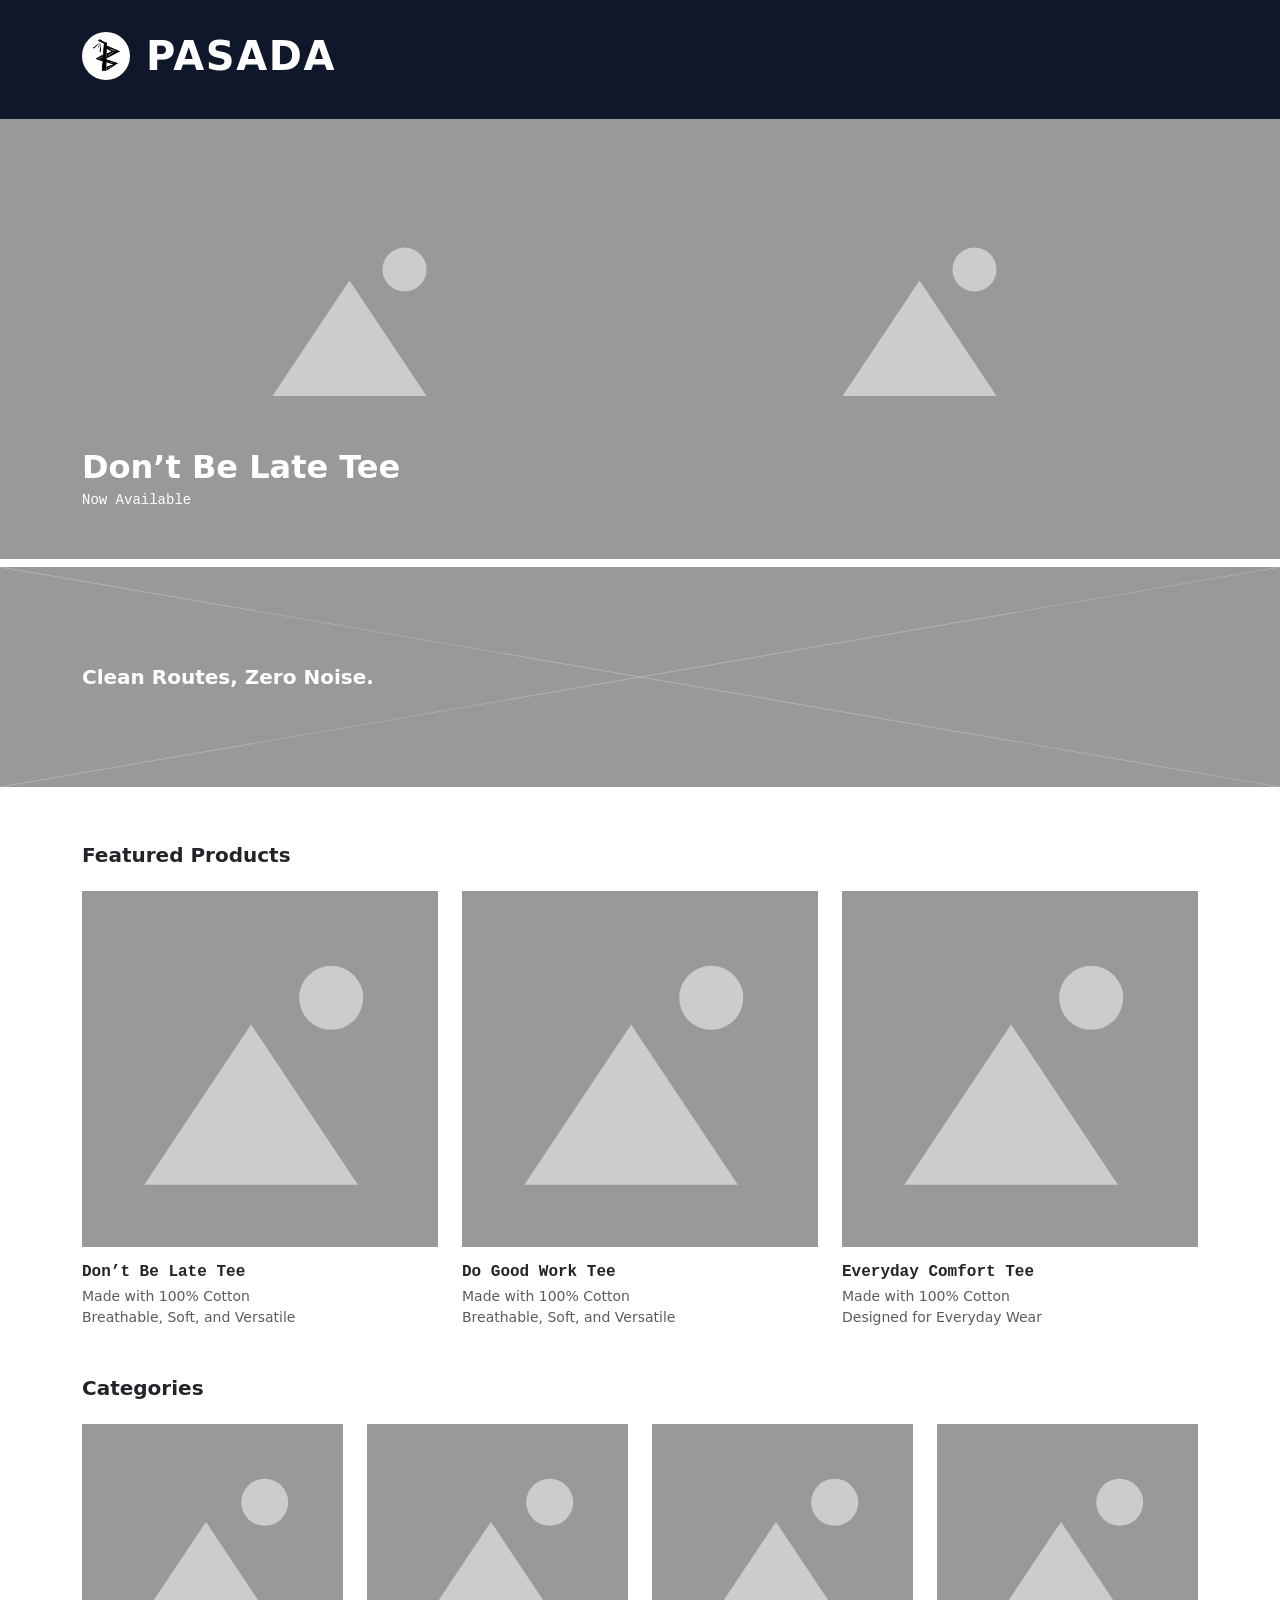
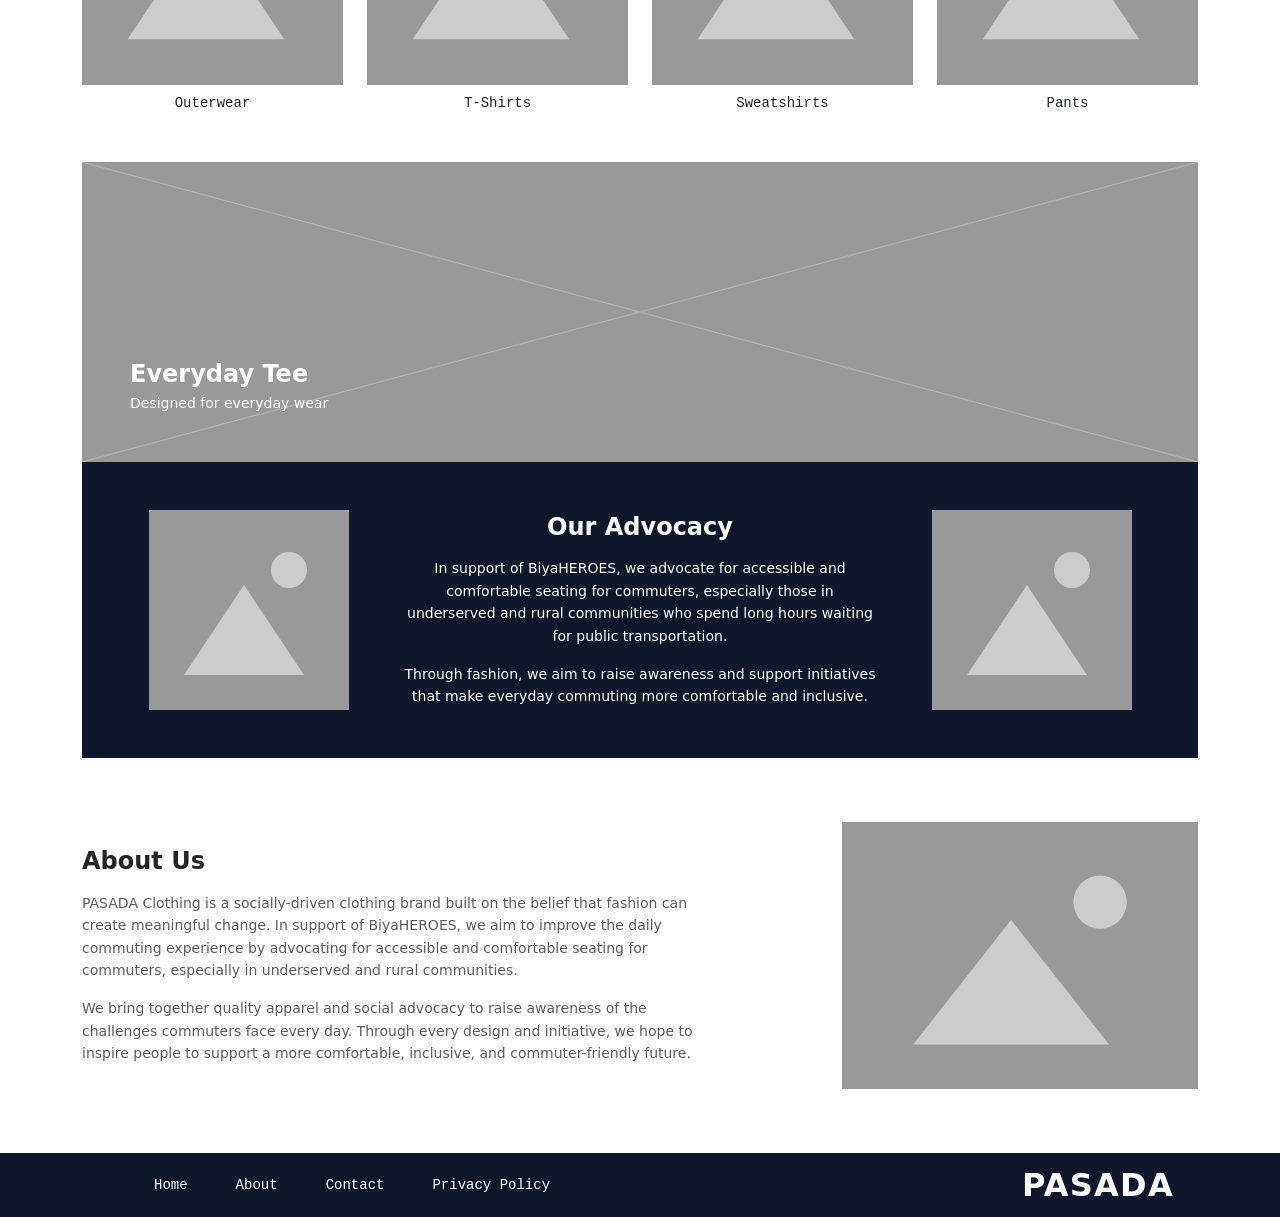
==== index.html @ f287aa17 "Modified background color to improve visibility Updated header background color for better contrast " ====
<!doctype html>
<html lang="en">

<head>
    <meta charset="UTF-8">
    <meta name="viewport"
          content="width=device-width, initial-scale=1.0">

    <title>Home | PASADA</title>

    <!-- Bootstrap CSS -->
    <link
        href="https://cdn.jsdelivr.net/npm/bootstrap@5.3.9/dist/css/bootstrap.min.css"
        rel="stylesheet">

    <!-- Bootstrap Icons -->
    <link
        rel="stylesheet"
        href="https://cdn.jsdelivr.net/npm/bootstrap-icons@1.13.1/font/bootstrap-icons.min.css">

    <!-- Custom CSS -->
    <link rel="stylesheet" href="css/style.css">

</head>

<body class="d-flex flex-column min-vh-100">

    <!-- HEADER -->
    <header id="site-header" class="py-3" style="background-color: #0F172A;">
        <div class="container">
            <a href="#" class="d-inline-flex align-items-center gap-3 text-decoration-none text-white">
               <!-- Brand Logo -->
                <img src="logo.png" alt="PASADA Logo" class="rounded-circle bg-white flex-shrink-0 p-1" style="width: 48px; height: 48px; object-fit: contain;">
                <!-- Brand Title -->
                <span class="fw-bold fs-1 lh-1" style="letter-spacing: 0.04em;">PASADA</span>
            </a>
        </div>
    </header>

    <!-- MAIN CONTENT -->
    <main class="flex-grow-1">

        <!-- HERO BANNER -->
        <section class="position-relative w-100" style="background-color: #999999; min-height: 440px;">
            <div class="container h-100 py-5 d-flex flex-column justify-content-between" style="min-height: 440px;">
                <!-- Split Hero Image Placeholders -->
                <div class="row g-4 align-items-center my-auto py-3">
                    <div class="col-6 d-flex justify-content-center">
                        <div style="width: 220px; height: 220px;">
                            <svg viewBox="0 0 200 200" class="w-100 h-100" xmlns="http://www.w3.org/2000/svg">
                                <circle cx="145" cy="55" r="20" fill="#cccccc"/>
                                <polygon points="25,170 95,65 165,170" fill="#cccccc"/>
                            </svg>
                        </div>
                    </div>
                    <div class="col-6 d-flex justify-content-center">
                        <div style="width: 220px; height: 220px;">
                            <svg viewBox="0 0 200 200" class="w-100 h-100" xmlns="http://www.w3.org/2000/svg">
                                <circle cx="145" cy="55" r="20" fill="#cccccc"/>
                                <polygon points="25,170 95,65 165,170" fill="#cccccc"/>
                            </svg>
                        </div>
                    </div>
                </div>

                <!-- Hero Caption -->
                <div class="text-white">
                    <h1 class="fw-bold fs-2 mb-1">Don’t Be Late Tee</h1>
                    <p class="font-monospace small mb-0">Now Available</p>
                </div>
            </div>
        </section>

        <!-- TAGLINE BANNER -->
        <section class="position-relative w-100 mt-2" style="background-color: #999999; min-height: 220px;">
            <!-- Wireframe Diagonal Lines -->
            <svg class="position-absolute top-0 start-0 w-100 h-100" preserveAspectRatio="none" viewBox="0 0 100 100" xmlns="http://www.w3.org/2000/svg">
                <line x1="0" y1="0" x2="100" y2="100" stroke="#b3b3b3" stroke-width="0.3"/>
                <line x1="100" y1="0" x2="0" y2="100" stroke="#b3b3b3" stroke-width="0.3"/>
            </svg>
            <div class="container position-relative d-flex align-items-center" style="min-height: 220px;">
                <h2 class="fw-bold text-white fs-5 mb-0">Clean Routes, Zero Noise.</h2>
            </div>
        </section>

<!-- FEATURED PRODUCTS -->
<section class="container my-5 pt-2">
    <h3 class="fw-bold fs-5 mb-4">Featured Products</h3>

    <div class="row g-4">
        <!-- Product 1: Don't Be Late Tee -->
        <div class="col-12 col-md-4">
            <a href="dont-be-late.html" class="text-decoration-none text-dark d-block recommended-item">
                <div class="ratio ratio-1x1 mb-3" style="background-color: #999999;">
                    <svg viewBox="0 0 200 200" class="w-100 h-100" xmlns="http://www.w3.org/2000/svg">
                        <rect width="200" height="200" fill="#999999"/>
                        <circle cx="140" cy="60" r="18" fill="#cccccc"/>
                        <polygon points="35,165 95,75 155,165" fill="#cccccc"/>
                    </svg>
                </div>
                <h4 class="fw-bold font-monospace fs-6 mb-1">Don’t Be Late Tee</h4>
                <p class="small text-muted mb-0">Made with 100% Cotton</p>
                <p class="small text-muted mb-0">Breathable, Soft, and Versatile</p>
            </a>
        </div>

        <!-- Product 2: Do Good Work Tee -->
        <div class="col-12 col-md-4">
            <a href="do-good-work.html" class="text-decoration-none text-dark d-block recommended-item">
                <div class="ratio ratio-1x1 mb-3" style="background-color: #999999;">
                    <svg viewBox="0 0 200 200" class="w-100 h-100" xmlns="http://www.w3.org/2000/svg">
                        <rect width="200" height="200" fill="#999999"/>
                        <circle cx="140" cy="60" r="18" fill="#cccccc"/>
                        <polygon points="35,165 95,75 155,165" fill="#cccccc"/>
                    </svg>
                </div>
                <h4 class="fw-bold font-monospace fs-6 mb-1">Do Good Work Tee</h4>
                <p class="small text-muted mb-0">Made with 100% Cotton</p>
                <p class="small text-muted mb-0">Breathable, Soft, and Versatile</p>
            </a>
        </div>

        <!-- Product 3: Everyday Comfort Tee -->
        <div class="col-12 col-md-4">
            <a href="everyday-comfort.html" class="text-decoration-none text-dark d-block recommended-item">
                <div class="ratio ratio-1x1 mb-3" style="background-color: #999999;">
                    <svg viewBox="0 0 200 200" class="w-100 h-100" xmlns="http://www.w3.org/2000/svg">
                        <rect width="200" height="200" fill="#999999"/>
                        <circle cx="140" cy="60" r="18" fill="#cccccc"/>
                        <polygon points="35,165 95,75 155,165" fill="#cccccc"/>
                    </svg>
                </div>
                <h4 class="fw-bold font-monospace fs-6 mb-1">Everyday Comfort Tee</h4>
                <p class="small text-muted mb-0">Made with 100% Cotton</p>
                <p class="small text-muted mb-0">Designed for Everyday Wear</p>
            </a>
        </div>
    </div>
</section>

        <!-- CATEGORIES -->
        <section class="container my-5">
            <h3 class="fw-bold fs-5 mb-4">Categories</h3>

            <div class="row g-4 text-center">
                <!-- Category 1 -->
                <div class="col-6 col-md-3">
                    <a href="#" class="text-decoration-none text-dark d-block">
                        <div class="ratio ratio-1x1 mb-2 mx-auto" style="background-color: #999999;">
                            <svg viewBox="0 0 200 200" class="w-100 h-100" xmlns="http://www.w3.org/2000/svg">
                                <rect width="200" height="200" fill="#999999"/>
                                <circle cx="140" cy="60" r="18" fill="#cccccc"/>
                                <polygon points="35,165 95,75 155,165" fill="#cccccc"/>
                            </svg>
                        </div>
                        <p class="font-monospace small mb-0">Outerwear</p>
                    </a>
                </div>

                <!-- Category 2 -->
                <div class="col-6 col-md-3">
                    <a href="#" class="text-decoration-none text-dark d-block">
                        <div class="ratio ratio-1x1 mb-2 mx-auto" style="background-color: #999999;">
                            <svg viewBox="0 0 200 200" class="w-100 h-100" xmlns="http://www.w3.org/2000/svg">
                                <rect width="200" height="200" fill="#999999"/>
                                <circle cx="140" cy="60" r="18" fill="#cccccc"/>
                                <polygon points="35,165 95,75 155,165" fill="#cccccc"/>
                            </svg>
                        </div>
                        <p class="font-monospace small mb-0">T-Shirts</p>
                    </a>
                </div>

                <!-- Category 3 -->
                <div class="col-6 col-md-3">
                    <a href="#" class="text-decoration-none text-dark d-block">
                        <div class="ratio ratio-1x1 mb-2 mx-auto" style="background-color: #999999;">
                            <svg viewBox="0 0 200 200" class="w-100 h-100" xmlns="http://www.w3.org/2000/svg">
                                <rect width="200" height="200" fill="#999999"/>
                                <circle cx="140" cy="60" r="18" fill="#cccccc"/>
                                <polygon points="35,165 95,75 155,165" fill="#cccccc"/>
                            </svg>
                        </div>
                        <p class="font-monospace small mb-0">Sweatshirts</p>
                    </a>
                </div>

                <!-- Category 4 -->
                <div class="col-6 col-md-3">
                    <a href="#" class="text-decoration-none text-dark d-block">
                        <div class="ratio ratio-1x1 mb-2 mx-auto" style="background-color: #999999;">
                            <svg viewBox="0 0 200 200" class="w-100 h-100" xmlns="http://www.w3.org/2000/svg">
                                <rect width="200" height="200" fill="#999999"/>
                                <circle cx="140" cy="60" r="18" fill="#cccccc"/>
                                <polygon points="35,165 95,75 155,165" fill="#cccccc"/>
                            </svg>
                        </div>
                        <p class="font-monospace small mb-0">Pants</p>
                    </a>
                </div>
            </div>
        </section>

        <!-- PROMOTIONAL BANNER & OUR ADVOCACY -->
        <section class="container my-5">
            <!-- Everyday Tee Banner -->
            <div class="position-relative p-4 p-md-5 d-flex flex-column justify-content-end" style="background-color: #999999; min-height: 300px;">
                <svg class="position-absolute top-0 start-0 w-100 h-100" preserveAspectRatio="none" viewBox="0 0 100 100" xmlns="http://www.w3.org/2000/svg">
                    <line x1="0" y1="0" x2="100" y2="100" stroke="#b3b3b3" stroke-width="0.3"/>
                    <line x1="100" y1="0" x2="0" y2="100" stroke="#b3b3b3" stroke-width="0.3"/>
                </svg>
                <div class="position-relative text-white">
                    <h3 class="fw-bold fs-4 mb-1">Everyday Tee</h3>
                    <p class="small mb-0">Designed for everyday wear</p>
                </div>
            </div>

            <!-- Our Advocacy Block -->
            <div class="p-4 p-md-5 text-white" style="background-color: #0F172A;">
                <div class="row g-4 align-items-center">
                    <!-- Left Image -->
                    <div class="col-12 col-md-3">
                        <div class="ratio ratio-1x1 mx-auto" style="max-width: 200px; background-color: #999999;">
                            <svg viewBox="0 0 200 200" class="w-100 h-100" xmlns="http://www.w3.org/2000/svg">
                                <rect width="200" height="200" fill="#999999"/>
                                <circle cx="140" cy="60" r="18" fill="#cccccc"/>
                                <polygon points="35,165 95,75 155,165" fill="#cccccc"/>
                            </svg>
                        </div>
                    </div>

                    <!-- Center Text -->
                    <div class="col-12 col-md-6 text-center px-md-4">
                        <h3 class="fw-bold fs-4 mb-3">Our Advocacy</h3>
                        <p class="small mb-3" style="line-height: 1.6;">
                            In support of BiyaHEROES, we advocate for accessible and comfortable seating for commuters, especially those in underserved and rural communities who spend long hours waiting for public transportation.
                        </p>
                        <p class="small mb-0" style="line-height: 1.6;">
                            Through fashion, we aim to raise awareness and support initiatives that make everyday commuting more comfortable and inclusive.
                        </p>
                    </div>

                    <!-- Right Image -->
                    <div class="col-12 col-md-3">
                        <div class="ratio ratio-1x1 mx-auto" style="max-width: 200px; background-color: #999999;">
                            <svg viewBox="0 0 200 200" class="w-100 h-100" xmlns="http://www.w3.org/2000/svg">
                                <rect width="200" height="200" fill="#999999"/>
                                <circle cx="140" cy="60" r="18" fill="#cccccc"/>
                                <polygon points="35,165 95,75 155,165" fill="#cccccc"/>
                            </svg>
                        </div>
                    </div>
                </div>
            </div>
        </section>

        <!-- ABOUT US -->
        <section class="container my-5 py-3">
            <div class="row g-4 align-items-center justify-content-between">
                <div class="col-12 col-md-7">
                    <h3 class="fw-bold fs-4 mb-3">About Us</h3>
                    <p class="small text-muted mb-3" style="line-height: 1.6;">
                        PASADA Clothing is a socially-driven clothing brand built on the belief that fashion can create meaningful change. In support of BiyaHEROES, we aim to improve the daily commuting experience by advocating for accessible and comfortable seating for commuters, especially in underserved and rural communities.
                    </p>
                    <p class="small text-muted mb-0" style="line-height: 1.6;">
                        We bring together quality apparel and social advocacy to raise awareness of the challenges commuters face every day. Through every design and initiative, we hope to inspire people to support a more comfortable, inclusive, and commuter-friendly future.
                    </p>
                </div>
                <div class="col-12 col-md-4">
                    <div class="ratio ratio-4x3" style="background-color: #999999;">
                        <svg viewBox="0 0 200 150" class="w-100 h-100" xmlns="http://www.w3.org/2000/svg">
                            <rect width="200" height="150" fill="#999999"/>
                            <circle cx="145" cy="45" r="15" fill="#cccccc"/>
                            <polygon points="40,125 95,55 150,125" fill="#cccccc"/>
                        </svg>
                    </div>
                </div>
            </div>
        </section>

    </main>


    <!-- FOOTER -->
     <div id="site-footer" data-include="footer.html"></div>


    <!-- Bootstrap JavaScript -->
    <script
        src="https://cdn.jsdelivr.net/npm/bootstrap@5.3.9/dist/js/bootstrap.bundle.min.js">
    </script>

    <!-- Shared Components JavaScript -->
    <script src="components.js"></script>

</body>
</html>
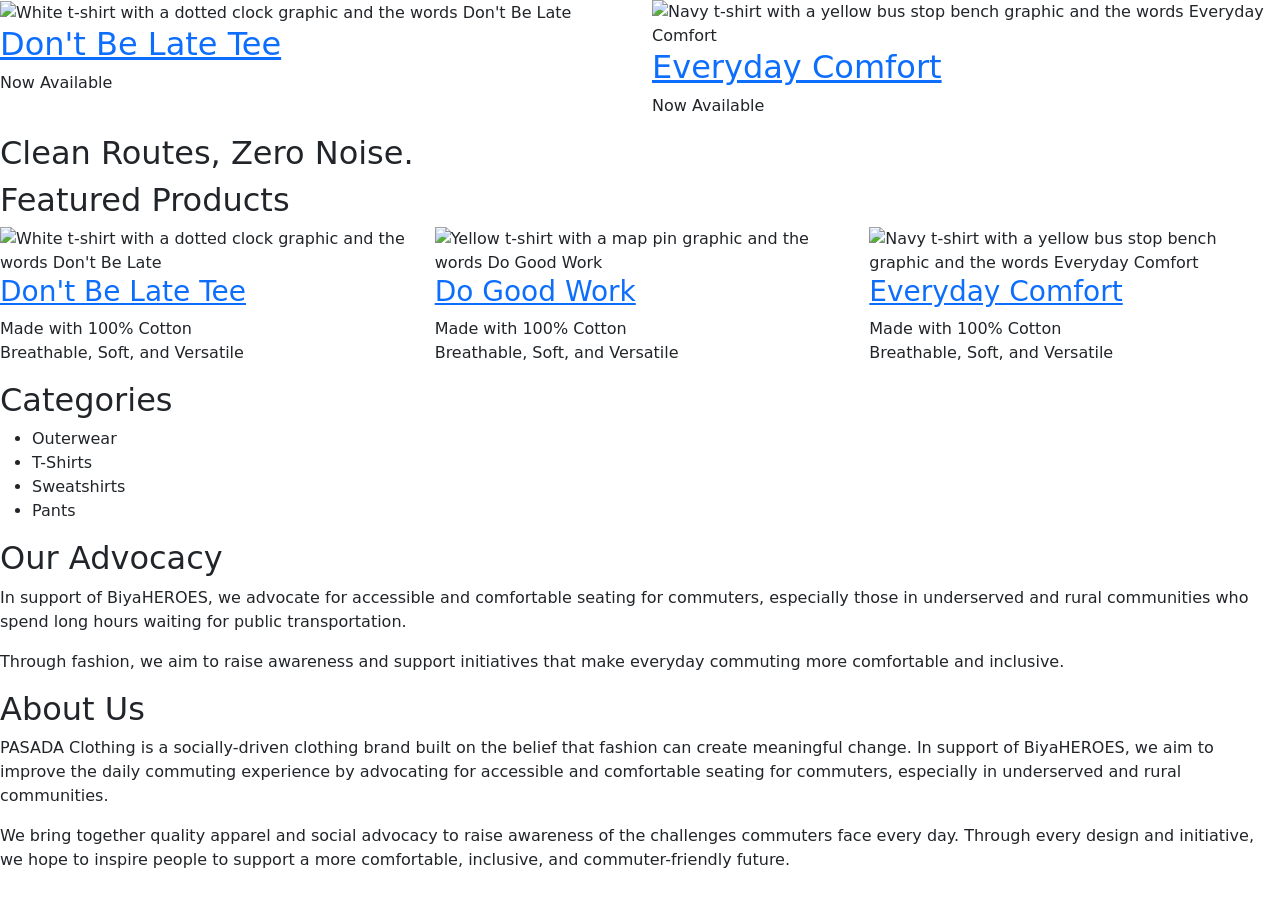
==== commit fa2baeda: "Add files via upload" ====
--- a/index.html
+++ b/index.html
@@ -1,297 +1,95 @@
-<!doctype html>
-<html lang="en">
-
-<head>
-    <meta charset="UTF-8">
-    <meta name="viewport"
-          content="width=device-width, initial-scale=1.0">
-
-    <title>Home | PASADA</title>
-
-    <!-- Bootstrap CSS -->
-    <link
-        href="https://cdn.jsdelivr.net/npm/bootstrap@5.3.9/dist/css/bootstrap.min.css"
-        rel="stylesheet">
-
-    <!-- Bootstrap Icons -->
-    <link
-        rel="stylesheet"
-        href="https://cdn.jsdelivr.net/npm/bootstrap-icons@1.13.1/font/bootstrap-icons.min.css">
-
-    <!-- Custom CSS -->
-    <link rel="stylesheet" href="css/style.css">
-
-</head>
-
-<body class="d-flex flex-column min-vh-100">
-
-    <!-- HEADER -->
-    <header id="site-header" class="py-3" style="background-color: #0F172A;">
-        <div class="container">
-            <a href="#" class="d-inline-flex align-items-center gap-3 text-decoration-none text-white">
-               <!-- Brand Logo -->
-                <img src="logo.png" alt="PASADA Logo" class="rounded-circle bg-white flex-shrink-0 p-1" style="width: 48px; height: 48px; object-fit: contain;">
-                <!-- Brand Title -->
-                <span class="fw-bold fs-1 lh-1" style="letter-spacing: 0.04em;">PASADA</span>
-            </a>
-        </div>
-    </header>
-
-    <!-- MAIN CONTENT -->
-    <main class="flex-grow-1">
-
-        <!-- HERO BANNER -->
-        <section class="position-relative w-100" style="background-color: #999999; min-height: 440px;">
-            <div class="container h-100 py-5 d-flex flex-column justify-content-between" style="min-height: 440px;">
-                <!-- Split Hero Image Placeholders -->
-                <div class="row g-4 align-items-center my-auto py-3">
-                    <div class="col-6 d-flex justify-content-center">
-                        <div style="width: 220px; height: 220px;">
-                            <svg viewBox="0 0 200 200" class="w-100 h-100" xmlns="http://www.w3.org/2000/svg">
-                                <circle cx="145" cy="55" r="20" fill="#cccccc"/>
-                                <polygon points="25,170 95,65 165,170" fill="#cccccc"/>
-                            </svg>
-                        </div>
-                    </div>
-                    <div class="col-6 d-flex justify-content-center">
-                        <div style="width: 220px; height: 220px;">
-                            <svg viewBox="0 0 200 200" class="w-100 h-100" xmlns="http://www.w3.org/2000/svg">
-                                <circle cx="145" cy="55" r="20" fill="#cccccc"/>
-                                <polygon points="25,170 95,65 165,170" fill="#cccccc"/>
-                            </svg>
-                        </div>
-                    </div>
-                </div>
-
-                <!-- Hero Caption -->
-                <div class="text-white">
-                    <h1 class="fw-bold fs-2 mb-1">Don’t Be Late Tee</h1>
-                    <p class="font-monospace small mb-0">Now Available</p>
-                </div>
-            </div>
-        </section>
-
-        <!-- TAGLINE BANNER -->
-        <section class="position-relative w-100 mt-2" style="background-color: #999999; min-height: 220px;">
-            <!-- Wireframe Diagonal Lines -->
-            <svg class="position-absolute top-0 start-0 w-100 h-100" preserveAspectRatio="none" viewBox="0 0 100 100" xmlns="http://www.w3.org/2000/svg">
-                <line x1="0" y1="0" x2="100" y2="100" stroke="#b3b3b3" stroke-width="0.3"/>
-                <line x1="100" y1="0" x2="0" y2="100" stroke="#b3b3b3" stroke-width="0.3"/>
-            </svg>
-            <div class="container position-relative d-flex align-items-center" style="min-height: 220px;">
-                <h2 class="fw-bold text-white fs-5 mb-0">Clean Routes, Zero Noise.</h2>
-            </div>
-        </section>
-
-<!-- FEATURED PRODUCTS -->
-<section class="container my-5 pt-2">
-    <h3 class="fw-bold fs-5 mb-4">Featured Products</h3>
-
-    <div class="row g-4">
-        <!-- Product 1: Don't Be Late Tee -->
-        <div class="col-12 col-md-4">
-            <a href="dont-be-late.html" class="text-decoration-none text-dark d-block recommended-item">
-                <div class="ratio ratio-1x1 mb-3" style="background-color: #999999;">
-                    <svg viewBox="0 0 200 200" class="w-100 h-100" xmlns="http://www.w3.org/2000/svg">
-                        <rect width="200" height="200" fill="#999999"/>
-                        <circle cx="140" cy="60" r="18" fill="#cccccc"/>
-                        <polygon points="35,165 95,75 155,165" fill="#cccccc"/>
-                    </svg>
-                </div>
-                <h4 class="fw-bold font-monospace fs-6 mb-1">Don’t Be Late Tee</h4>
-                <p class="small text-muted mb-0">Made with 100% Cotton</p>
-                <p class="small text-muted mb-0">Breathable, Soft, and Versatile</p>
-            </a>
-        </div>
-
-        <!-- Product 2: Do Good Work Tee -->
-        <div class="col-12 col-md-4">
-            <a href="do-good-work.html" class="text-decoration-none text-dark d-block recommended-item">
-                <div class="ratio ratio-1x1 mb-3" style="background-color: #999999;">
-                    <svg viewBox="0 0 200 200" class="w-100 h-100" xmlns="http://www.w3.org/2000/svg">
-                        <rect width="200" height="200" fill="#999999"/>
-                        <circle cx="140" cy="60" r="18" fill="#cccccc"/>
-                        <polygon points="35,165 95,75 155,165" fill="#cccccc"/>
-                    </svg>
-                </div>
-                <h4 class="fw-bold font-monospace fs-6 mb-1">Do Good Work Tee</h4>
-                <p class="small text-muted mb-0">Made with 100% Cotton</p>
-                <p class="small text-muted mb-0">Breathable, Soft, and Versatile</p>
-            </a>
-        </div>
-
-        <!-- Product 3: Everyday Comfort Tee -->
-        <div class="col-12 col-md-4">
-            <a href="everyday-comfort.html" class="text-decoration-none text-dark d-block recommended-item">
-                <div class="ratio ratio-1x1 mb-3" style="background-color: #999999;">
-                    <svg viewBox="0 0 200 200" class="w-100 h-100" xmlns="http://www.w3.org/2000/svg">
-                        <rect width="200" height="200" fill="#999999"/>
-                        <circle cx="140" cy="60" r="18" fill="#cccccc"/>
-                        <polygon points="35,165 95,75 155,165" fill="#cccccc"/>
-                    </svg>
-                </div>
-                <h4 class="fw-bold font-monospace fs-6 mb-1">Everyday Comfort Tee</h4>
-                <p class="small text-muted mb-0">Made with 100% Cotton</p>
-                <p class="small text-muted mb-0">Designed for Everyday Wear</p>
-            </a>
-        </div>
-    </div>
-</section>
-
-        <!-- CATEGORIES -->
-        <section class="container my-5">
-            <h3 class="fw-bold fs-5 mb-4">Categories</h3>
-
-            <div class="row g-4 text-center">
-                <!-- Category 1 -->
-                <div class="col-6 col-md-3">
-                    <a href="#" class="text-decoration-none text-dark d-block">
-                        <div class="ratio ratio-1x1 mb-2 mx-auto" style="background-color: #999999;">
-                            <svg viewBox="0 0 200 200" class="w-100 h-100" xmlns="http://www.w3.org/2000/svg">
-                                <rect width="200" height="200" fill="#999999"/>
-                                <circle cx="140" cy="60" r="18" fill="#cccccc"/>
-                                <polygon points="35,165 95,75 155,165" fill="#cccccc"/>
-                            </svg>
-                        </div>
-                        <p class="font-monospace small mb-0">Outerwear</p>
-                    </a>
-                </div>
-
-                <!-- Category 2 -->
-                <div class="col-6 col-md-3">
-                    <a href="#" class="text-decoration-none text-dark d-block">
-                        <div class="ratio ratio-1x1 mb-2 mx-auto" style="background-color: #999999;">
-                            <svg viewBox="0 0 200 200" class="w-100 h-100" xmlns="http://www.w3.org/2000/svg">
-                                <rect width="200" height="200" fill="#999999"/>
-                                <circle cx="140" cy="60" r="18" fill="#cccccc"/>
-                                <polygon points="35,165 95,75 155,165" fill="#cccccc"/>
-                            </svg>
-                        </div>
-                        <p class="font-monospace small mb-0">T-Shirts</p>
-                    </a>
-                </div>
-
-                <!-- Category 3 -->
-                <div class="col-6 col-md-3">
-                    <a href="#" class="text-decoration-none text-dark d-block">
-                        <div class="ratio ratio-1x1 mb-2 mx-auto" style="background-color: #999999;">
-                            <svg viewBox="0 0 200 200" class="w-100 h-100" xmlns="http://www.w3.org/2000/svg">
-                                <rect width="200" height="200" fill="#999999"/>
-                                <circle cx="140" cy="60" r="18" fill="#cccccc"/>
-                                <polygon points="35,165 95,75 155,165" fill="#cccccc"/>
-                            </svg>
-                        </div>
-                        <p class="font-monospace small mb-0">Sweatshirts</p>
-                    </a>
-                </div>
-
-                <!-- Category 4 -->
-                <div class="col-6 col-md-3">
-                    <a href="#" class="text-decoration-none text-dark d-block">
-                        <div class="ratio ratio-1x1 mb-2 mx-auto" style="background-color: #999999;">
-                            <svg viewBox="0 0 200 200" class="w-100 h-100" xmlns="http://www.w3.org/2000/svg">
-                                <rect width="200" height="200" fill="#999999"/>
-                                <circle cx="140" cy="60" r="18" fill="#cccccc"/>
-                                <polygon points="35,165 95,75 155,165" fill="#cccccc"/>
-                            </svg>
-                        </div>
-                        <p class="font-monospace small mb-0">Pants</p>
-                    </a>
-                </div>
-            </div>
-        </section>
-
-        <!-- PROMOTIONAL BANNER & OUR ADVOCACY -->
-        <section class="container my-5">
-            <!-- Everyday Tee Banner -->
-            <div class="position-relative p-4 p-md-5 d-flex flex-column justify-content-end" style="background-color: #999999; min-height: 300px;">
-                <svg class="position-absolute top-0 start-0 w-100 h-100" preserveAspectRatio="none" viewBox="0 0 100 100" xmlns="http://www.w3.org/2000/svg">
-                    <line x1="0" y1="0" x2="100" y2="100" stroke="#b3b3b3" stroke-width="0.3"/>
-                    <line x1="100" y1="0" x2="0" y2="100" stroke="#b3b3b3" stroke-width="0.3"/>
-                </svg>
-                <div class="position-relative text-white">
-                    <h3 class="fw-bold fs-4 mb-1">Everyday Tee</h3>
-                    <p class="small mb-0">Designed for everyday wear</p>
-                </div>
-            </div>
-
-            <!-- Our Advocacy Block -->
-            <div class="p-4 p-md-5 text-white" style="background-color: #0F172A;">
-                <div class="row g-4 align-items-center">
-                    <!-- Left Image -->
-                    <div class="col-12 col-md-3">
-                        <div class="ratio ratio-1x1 mx-auto" style="max-width: 200px; background-color: #999999;">
-                            <svg viewBox="0 0 200 200" class="w-100 h-100" xmlns="http://www.w3.org/2000/svg">
-                                <rect width="200" height="200" fill="#999999"/>
-                                <circle cx="140" cy="60" r="18" fill="#cccccc"/>
-                                <polygon points="35,165 95,75 155,165" fill="#cccccc"/>
-                            </svg>
-                        </div>
-                    </div>
-
-                    <!-- Center Text -->
-                    <div class="col-12 col-md-6 text-center px-md-4">
-                        <h3 class="fw-bold fs-4 mb-3">Our Advocacy</h3>
-                        <p class="small mb-3" style="line-height: 1.6;">
-                            In support of BiyaHEROES, we advocate for accessible and comfortable seating for commuters, especially those in underserved and rural communities who spend long hours waiting for public transportation.
-                        </p>
-                        <p class="small mb-0" style="line-height: 1.6;">
-                            Through fashion, we aim to raise awareness and support initiatives that make everyday commuting more comfortable and inclusive.
-                        </p>
-                    </div>
-
-                    <!-- Right Image -->
-                    <div class="col-12 col-md-3">
-                        <div class="ratio ratio-1x1 mx-auto" style="max-width: 200px; background-color: #999999;">
-                            <svg viewBox="0 0 200 200" class="w-100 h-100" xmlns="http://www.w3.org/2000/svg">
-                                <rect width="200" height="200" fill="#999999"/>
-                                <circle cx="140" cy="60" r="18" fill="#cccccc"/>
-                                <polygon points="35,165 95,75 155,165" fill="#cccccc"/>
-                            </svg>
-                        </div>
-                    </div>
-                </div>
-            </div>
-        </section>
-
-        <!-- ABOUT US -->
-        <section class="container my-5 py-3">
-            <div class="row g-4 align-items-center justify-content-between">
-                <div class="col-12 col-md-7">
-                    <h3 class="fw-bold fs-4 mb-3">About Us</h3>
-                    <p class="small text-muted mb-3" style="line-height: 1.6;">
-                        PASADA Clothing is a socially-driven clothing brand built on the belief that fashion can create meaningful change. In support of BiyaHEROES, we aim to improve the daily commuting experience by advocating for accessible and comfortable seating for commuters, especially in underserved and rural communities.
-                    </p>
-                    <p class="small text-muted mb-0" style="line-height: 1.6;">
-                        We bring together quality apparel and social advocacy to raise awareness of the challenges commuters face every day. Through every design and initiative, we hope to inspire people to support a more comfortable, inclusive, and commuter-friendly future.
-                    </p>
-                </div>
-                <div class="col-12 col-md-4">
-                    <div class="ratio ratio-4x3" style="background-color: #999999;">
-                        <svg viewBox="0 0 200 150" class="w-100 h-100" xmlns="http://www.w3.org/2000/svg">
-                            <rect width="200" height="150" fill="#999999"/>
-                            <circle cx="145" cy="45" r="15" fill="#cccccc"/>
-                            <polygon points="40,125 95,55 150,125" fill="#cccccc"/>
-                        </svg>
-                    </div>
-                </div>
-            </div>
-        </section>
-
-    </main>
-
-
-    <!-- FOOTER -->
-     <div id="site-footer" data-include="footer.html"></div>
-
-
-    <!-- Bootstrap JavaScript -->
-    <script
-        src="https://cdn.jsdelivr.net/npm/bootstrap@5.3.9/dist/js/bootstrap.bundle.min.js">
-    </script>
-
-    <!-- Shared Components JavaScript -->
-    <script src="components.js"></script>
-
-</body>
-</html>
+<!DOCTYPE html>
+<html lang="en">
+<head>
+<meta charset="utf-8">
+<meta name="viewport" content="width=device-width, initial-scale=1">
+<title>PASADA | Clean routes. Zero noise.</title>
+<meta name="description" content="PASADA is a socially driven clothing brand supporting BiyaHEROES and more comfortable commuting. Shop the Don't Be Late, Do Good Work and Everyday Comfort tees.">
+<link rel="preconnect" href="https://fonts.googleapis.com">
+<link rel="preconnect" href="https://fonts.gstatic.com" crossorigin>
+<link href="https://fonts.googleapis.com/css2?family=Space+Grotesk:wght@400;700&family=Space+Mono:wght@400;700&display=swap" rel="stylesheet">
+<link href="https://cdn.jsdelivr.net/npm/bootstrap@5.3.9/dist/css/bootstrap.min.css" rel="stylesheet">
+<link href="css/style.css" rel="stylesheet">
+</head>
+<body class="d-flex flex-column min-vh-100 pasada-body">
+
+<!-- HEADER (loaded from header.html by js/components.js) -->
+<div id="site-header"></div>
+
+<main id="main" class="flex-grow-1">
+  <h1 class="visually-hidden">PASADA Clothing: Clean routes. Zero noise.</h1>
+
+  <div class="frame">
+    <section class="hero" aria-label="New releases">
+      <div class="row g-4">
+        <div class="col-md-6 hero-item">
+          <img src="images/tee-dont-be-late.png" width="306" height="296" alt="White t-shirt with a dotted clock graphic and the words Don't Be Late">
+          <h2 class="hero-title"><a class="stretched-link" href="product-dont-be-late.html">Don't Be Late Tee</a></h2>
+          <p class="hero-status">Now Available</p>
+        </div>
+        <div class="col-md-6 hero-item">
+          <img src="images/tee-everyday-comfort.png" width="308" height="298" alt="Navy t-shirt with a yellow bus stop bench graphic and the words Everyday Comfort">
+          <h2 class="hero-title"><a class="stretched-link" href="product-everyday-comfort.html">Everyday Comfort</a></h2>
+          <p class="hero-status">Now Available</p>
+        </div>
+      </div>
+    </section>
+
+    <section class="banner on-dark" aria-labelledby="tagline">
+      <h2 id="tagline">Clean Routes, Zero Noise.</h2>
+    </section>
+  </div>
+
+  <section class="featured content" id="featured-products" aria-labelledby="featured-title">
+    <h2 id="featured-title" class="section-title">Featured Products</h2>
+    <div class="row g-4">
+      <div class="col-md-4 product-card">
+        <img src="images/tee-dont-be-late.png" width="306" height="296" alt="White t-shirt with a dotted clock graphic and the words Don't Be Late">
+        <h3><a class="stretched-link" href="product-dont-be-late.html">Don't Be Late Tee</a></h3>
+        <p class="product-desc">Made with 100% Cotton<br>Breathable, Soft, and Versatile</p>
+      </div>
+      <div class="col-md-4 product-card">
+        <img src="images/tee-do-good-work.png" width="306" height="296" alt="Yellow t-shirt with a map pin graphic and the words Do Good Work">
+        <h3><a class="stretched-link" href="product-do-good-work.html">Do Good Work</a></h3>
+        <p class="product-desc">Made with 100% Cotton<br>Breathable, Soft, and Versatile</p>
+      </div>
+      <div class="col-md-4 product-card">
+        <img src="images/tee-everyday-comfort.png" width="308" height="298" alt="Navy t-shirt with a yellow bus stop bench graphic and the words Everyday Comfort">
+        <h3><a class="stretched-link" href="product-everyday-comfort.html">Everyday Comfort</a></h3>
+        <p class="product-desc">Made with 100% Cotton<br>Breathable, Soft, and Versatile</p>
+      </div>
+    </div>
+  </section>
+
+  <div class="content">
+    <section class="cat-panel" aria-labelledby="categories-title">
+      <h2 id="categories-title" class="section-title">Categories</h2>
+      <ul class="cat-list">
+        <li>Outerwear</li>
+        <li>T-Shirts</li>
+        <li>Sweatshirts</li>
+        <li>Pants</li>
+      </ul>
+    </section>
+  </div>
+
+  <section class="statement on-dark" aria-labelledby="advocacy-title">
+    <h2 id="advocacy-title" class="section-title">Our Advocacy</h2>
+    <p class="copy">In support of BiyaHEROES, we advocate for accessible and comfortable seating for commuters, especially those in underserved and rural communities who spend long hours waiting for public transportation.</p>
+    <p class="copy">Through fashion, we aim to raise awareness and support initiatives that make everyday commuting more comfortable and inclusive.</p>
+  </section>
+
+  <section class="statement" id="about" aria-labelledby="about-title">
+    <h2 id="about-title" class="section-title">About Us</h2>
+    <p class="copy">PASADA Clothing is a socially-driven clothing brand built on the belief that fashion can create meaningful change. In support of BiyaHEROES, we aim to improve the daily commuting experience by advocating for accessible and comfortable seating for commuters, especially in underserved and rural communities.</p>
+    <p class="copy">We bring together quality apparel and social advocacy to raise awareness of the challenges commuters face every day. Through every design and initiative, we hope to inspire people to support a more comfortable, inclusive, and commuter-friendly future.</p>
+  </section>
+</main>
+
+<!-- FOOTER (loaded from footer.html by js/components.js) -->
+<div id="site-footer"></div>
+
+<script src="https://cdn.jsdelivr.net/npm/bootstrap@5.3.9/dist/js/bootstrap.bundle.min.js"></script>
+<script src="js/components.js"></script>
+</body>
+</html>
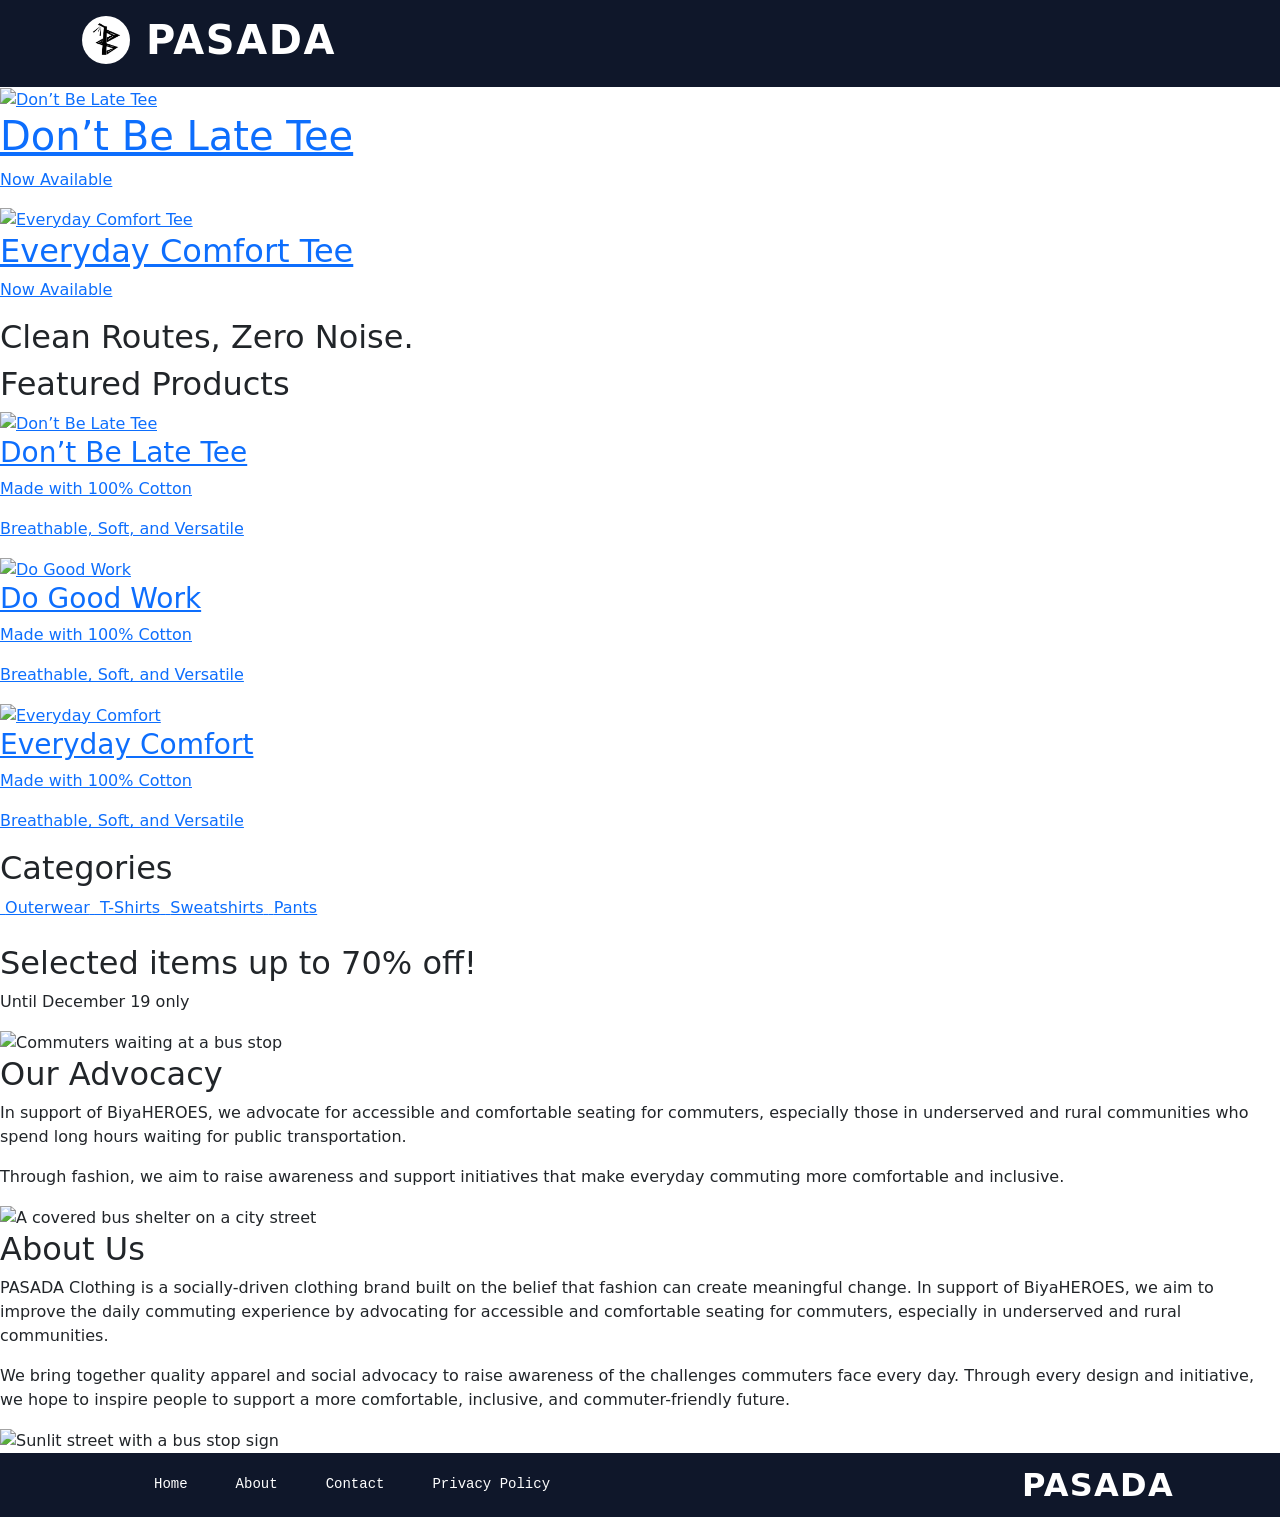
==== commit c664daa6: "Refactor index.html for improved structure and content Updated HTML structure and content for the PA" ====
--- a/index.html
+++ b/index.html
@@ -1,95 +1,162 @@
-<!DOCTYPE html>
+<!doctype html>
 <html lang="en">
+
 <head>
-<meta charset="utf-8">
-<meta name="viewport" content="width=device-width, initial-scale=1">
-<title>PASADA | Clean routes. Zero noise.</title>
-<meta name="description" content="PASADA is a socially driven clothing brand supporting BiyaHEROES and more comfortable commuting. Shop the Don't Be Late, Do Good Work and Everyday Comfort tees.">
-<link rel="preconnect" href="https://fonts.googleapis.com">
-<link rel="preconnect" href="https://fonts.gstatic.com" crossorigin>
-<link href="https://fonts.googleapis.com/css2?family=Space+Grotesk:wght@400;700&family=Space+Mono:wght@400;700&display=swap" rel="stylesheet">
-<link href="https://cdn.jsdelivr.net/npm/bootstrap@5.3.9/dist/css/bootstrap.min.css" rel="stylesheet">
-<link href="css/style.css" rel="stylesheet">
+    <meta charset="UTF-8">
+    <meta name="viewport" content="width=device-width, initial-scale=1.0">
+
+    <title>Home | PASADA</title>
+
+    <!-- Bootstrap CSS -->
+    <link href="https://cdn.jsdelivr.net/npm/bootstrap@5.3.9/dist/css/bootstrap.min.css" rel="stylesheet">
+
+    <!-- Bootstrap Icons -->
+    <link rel="stylesheet" href="https://cdn.jsdelivr.net/npm/bootstrap-icons@1.13.1/font/bootstrap-icons.min.css">
+
+    <!-- Fonts: Space Grotesk + Space Mono -->
+    <link rel="preconnect" href="https://fonts.googleapis.com">
+    <link rel="preconnect" href="https://fonts.gstatic.com" crossorigin>
+    <link href="https://fonts.googleapis.com/css2?family=Space+Grotesk:wght@300..700&family=Space+Mono:ital,wght@0,400;0,700;1,400;1,700&display=swap" rel="stylesheet">
+
+    <!-- Custom CSS -->
+    <link rel="stylesheet" href="style.css">
+
 </head>
-<body class="d-flex flex-column min-vh-100 pasada-body">
 
-<!-- HEADER (loaded from header.html by js/components.js) -->
-<div id="site-header"></div>
+<body class="d-flex flex-column min-vh-100">
 
-<main id="main" class="flex-grow-1">
-  <h1 class="visually-hidden">PASADA Clothing: Clean routes. Zero noise.</h1>
+    <main class="flex-grow-1">
 
-  <div class="frame">
-    <section class="hero" aria-label="New releases">
-      <div class="row g-4">
-        <div class="col-md-6 hero-item">
-          <img src="images/tee-dont-be-late.png" width="306" height="296" alt="White t-shirt with a dotted clock graphic and the words Don't Be Late">
-          <h2 class="hero-title"><a class="stretched-link" href="product-dont-be-late.html">Don't Be Late Tee</a></h2>
-          <p class="hero-status">Now Available</p>
-        </div>
-        <div class="col-md-6 hero-item">
-          <img src="images/tee-everyday-comfort.png" width="308" height="298" alt="Navy t-shirt with a yellow bus stop bench graphic and the words Everyday Comfort">
-          <h2 class="hero-title"><a class="stretched-link" href="product-everyday-comfort.html">Everyday Comfort</a></h2>
-          <p class="hero-status">Now Available</p>
-        </div>
-      </div>
-    </section>
+        <!-- HERO -->
+        <section class="hero">
+            <!-- Header floats over the hero (logo + search) -->
+            <header id="site-header" data-variant="home"></header>
 
-    <section class="banner on-dark" aria-labelledby="tagline">
-      <h2 id="tagline">Clean Routes, Zero Noise.</h2>
-    </section>
-  </div>
+            <div class="page-container">
+                <div class="hero-products">
+                    <a href="product-dont-be-late.html" class="hero-product">
+                        <img src="images/tee-dont-be-late-transparent-bg.png" alt="Don’t Be Late Tee">
+                        <h1>Don’t Be Late Tee</h1>
+                        <p>Now Available</p>
+                    </a>
+                    <a href="product-everyday-comfort.html" class="hero-product">
+                        <img src="images/tee-everyday-comfort-transparent-bg.png" alt="Everyday Comfort Tee">
+                        <h2>Everyday Comfort Tee</h2>
+                        <p>Now Available</p>
+                    </a>
+                </div>
+            </div>
+        </section>
 
-  <section class="featured content" id="featured-products" aria-labelledby="featured-title">
-    <h2 id="featured-title" class="section-title">Featured Products</h2>
-    <div class="row g-4">
-      <div class="col-md-4 product-card">
-        <img src="images/tee-dont-be-late.png" width="306" height="296" alt="White t-shirt with a dotted clock graphic and the words Don't Be Late">
-        <h3><a class="stretched-link" href="product-dont-be-late.html">Don't Be Late Tee</a></h3>
-        <p class="product-desc">Made with 100% Cotton<br>Breathable, Soft, and Versatile</p>
-      </div>
-      <div class="col-md-4 product-card">
-        <img src="images/tee-do-good-work.png" width="306" height="296" alt="Yellow t-shirt with a map pin graphic and the words Do Good Work">
-        <h3><a class="stretched-link" href="product-do-good-work.html">Do Good Work</a></h3>
-        <p class="product-desc">Made with 100% Cotton<br>Breathable, Soft, and Versatile</p>
-      </div>
-      <div class="col-md-4 product-card">
-        <img src="images/tee-everyday-comfort.png" width="308" height="298" alt="Navy t-shirt with a yellow bus stop bench graphic and the words Everyday Comfort">
-        <h3><a class="stretched-link" href="product-everyday-comfort.html">Everyday Comfort</a></h3>
-        <p class="product-desc">Made with 100% Cotton<br>Breathable, Soft, and Versatile</p>
-      </div>
-    </div>
-  </section>
+        <!-- TAGLINE BANNER -->
+        <section class="tagline">
+            <div class="page-container">
+                <h2>Clean Routes, Zero Noise.</h2>
+            </div>
+        </section>
 
-  <div class="content">
-    <section class="cat-panel" aria-labelledby="categories-title">
-      <h2 id="categories-title" class="section-title">Categories</h2>
-      <ul class="cat-list">
-        <li>Outerwear</li>
-        <li>T-Shirts</li>
-        <li>Sweatshirts</li>
-        <li>Pants</li>
-      </ul>
-    </section>
-  </div>
+        <!-- FEATURED PRODUCTS -->
+        <section class="featured">
+            <div class="page-container">
+                <h2 class="section-title">Featured Products</h2>
+                <div class="featured-grid">
+                <a href="product-dont-be-late.html" class="featured-item">
+                    <img src="images/tee-dont-be-late.png" alt="Don’t Be Late Tee" loading="lazy">
+                    <h3>Don’t Be Late Tee</h3>
+                    <p>Made with 100% Cotton</p>
+                    <p>Breathable, Soft, and Versatile</p>
+                </a>
+                <a href="product-do-good-work.html" class="featured-item">
+                    <img src="images/tee-do-good-work.png" alt="Do Good Work" loading="lazy">
+                    <h3>Do Good Work</h3>
+                    <p>Made with 100% Cotton</p>
+                    <p>Breathable, Soft, and Versatile</p>
+                </a>
+                <a href="product-everyday-comfort.html" class="featured-item">
+                    <img src="images/tee-everyday-comfort.png" alt="Everyday Comfort" loading="lazy">
+                    <h3>Everyday Comfort</h3>
+                    <p>Made with 100% Cotton</p>
+                    <p>Breathable, Soft, and Versatile</p>
+                </a>
+                </div>
+            </div>
+        </section>
 
-  <section class="statement on-dark" aria-labelledby="advocacy-title">
-    <h2 id="advocacy-title" class="section-title">Our Advocacy</h2>
-    <p class="copy">In support of BiyaHEROES, we advocate for accessible and comfortable seating for commuters, especially those in underserved and rural communities who spend long hours waiting for public transportation.</p>
-    <p class="copy">Through fashion, we aim to raise awareness and support initiatives that make everyday commuting more comfortable and inclusive.</p>
-  </section>
+        <!-- CATEGORIES -->
+        <section class="categories">
+            <div class="page-container">
+                <h2 class="section-title">Categories</h2>
+                <div class="category-grid">
+                <a href="#" class="category-item">
+                    <img src="images/cat-outerwear.png" alt="" loading="lazy">
+                    <span>Outerwear</span>
+                </a>
+                <a href="#" class="category-item">
+                    <img src="images/cat-tshirts.png" alt="" loading="lazy">
+                    <span>T-Shirts</span>
+                </a>
+                <a href="#" class="category-item">
+                    <img src="images/cat-sweatshirts.png" alt="" loading="lazy">
+                    <span>Sweatshirts</span>
+                </a>
+                <a href="#" class="category-item">
+                    <img src="images/cat-pants.png" alt="" loading="lazy">
+                    <span>Pants</span>
+                </a>
+                </div>
+            </div>
+        </section>
 
-  <section class="statement" id="about" aria-labelledby="about-title">
-    <h2 id="about-title" class="section-title">About Us</h2>
-    <p class="copy">PASADA Clothing is a socially-driven clothing brand built on the belief that fashion can create meaningful change. In support of BiyaHEROES, we aim to improve the daily commuting experience by advocating for accessible and comfortable seating for commuters, especially in underserved and rural communities.</p>
-    <p class="copy">We bring together quality apparel and social advocacy to raise awareness of the challenges commuters face every day. Through every design and initiative, we hope to inspire people to support a more comfortable, inclusive, and commuter-friendly future.</p>
-  </section>
-</main>
+        <!-- PROMOTIONAL BANNER -->
+        <section class="promo">
+            <img src="images/promo-banner.png" alt="" loading="lazy">
+            <div class="promo-text">
+                <h2>Selected items up to 70% off!</h2>
+                <p>Until December 19 only</p>
+            </div>
+        </section>
 
-<!-- FOOTER (loaded from footer.html by js/components.js) -->
-<div id="site-footer"></div>
+        <!-- OUR ADVOCACY -->
+        <section class="advocacy">
+            <div class="page-container">
+                <div class="advocacy-grid">
+                    <img src="images/advocacy-left.png" alt="Commuters waiting at a bus stop" class="adv-left" loading="lazy">
 
-<script src="https://cdn.jsdelivr.net/npm/bootstrap@5.3.9/dist/js/bootstrap.bundle.min.js"></script>
-<script src="js/components.js"></script>
+                    <div class="advocacy-text">
+                        <h2>Our Advocacy</h2>
+                        <p>In support of BiyaHEROES, we advocate for accessible and comfortable seating for commuters, especially those in underserved and rural communities who spend long hours waiting for public transportation.</p>
+                        <p>Through fashion, we aim to raise awareness and support initiatives that make everyday commuting more comfortable and inclusive.</p>
+                    </div>
+
+                    <img src="images/advocacy-right.png" alt="A covered bus shelter on a city street" class="adv-right" loading="lazy">
+                </div>
+            </div>
+        </section>
+
+        <!-- ABOUT US -->
+        <section class="about">
+            <div class="page-container">
+                <div class="about-grid">
+                    <div>
+                        <h2>About Us</h2>
+                        <p>PASADA Clothing is a socially-driven clothing brand built on the belief that fashion can create meaningful change. In support of BiyaHEROES, we aim to improve the daily commuting experience by advocating for accessible and comfortable seating for commuters, especially in underserved and rural communities.</p>
+                        <p>We bring together quality apparel and social advocacy to raise awareness of the challenges commuters face every day. Through every design and initiative, we hope to inspire people to support a more comfortable, inclusive, and commuter-friendly future.</p>
+                    </div>
+                    <img src="images/about-us.png" alt="Sunlit street with a bus stop sign" loading="lazy">
+                </div>
+            </div>
+        </section>
+
+    </main>
+
+    <!-- FOOTER -->
+    <footer id="site-footer"></footer>
+
+    <!-- Bootstrap JavaScript -->
+    <script src="https://cdn.jsdelivr.net/npm/bootstrap@5.3.9/dist/js/bootstrap.bundle.min.js"></script>
+
+    <!-- Shared Components (header + footer) -->
+    <script src="components.js"></script>
+
 </body>
 </html>
--- a/style.css
+++ b/style.css
@@ -0,0 +1,31 @@
+:root {
+    --primary: #0F172A;
+    --secondary: #E3B624;
+    --secondary2: #64748B;
+    --neutral: #FFFFFF;
+}
+  
+.pasada-nav {
+    background: var(--primary);
+    color: var(--neutral);
+    text-decoration: none;
+    letter-spacing: 0.04em;
+    font-family: "Space Grotesk", Arial, Helvetica, sans-serif;
+}
+
+.drawer-body {
+    background-color: var(--primary);
+  }
+
+.drawer-header {
+    background: var(--primary);
+}
+
+.pasada-body {
+    color: var(--primary);
+    font-family: "Space Mono", Arial, Helvetica, sans-serif;
+}
+
+body {
+    background: var(--neutral);
+  }
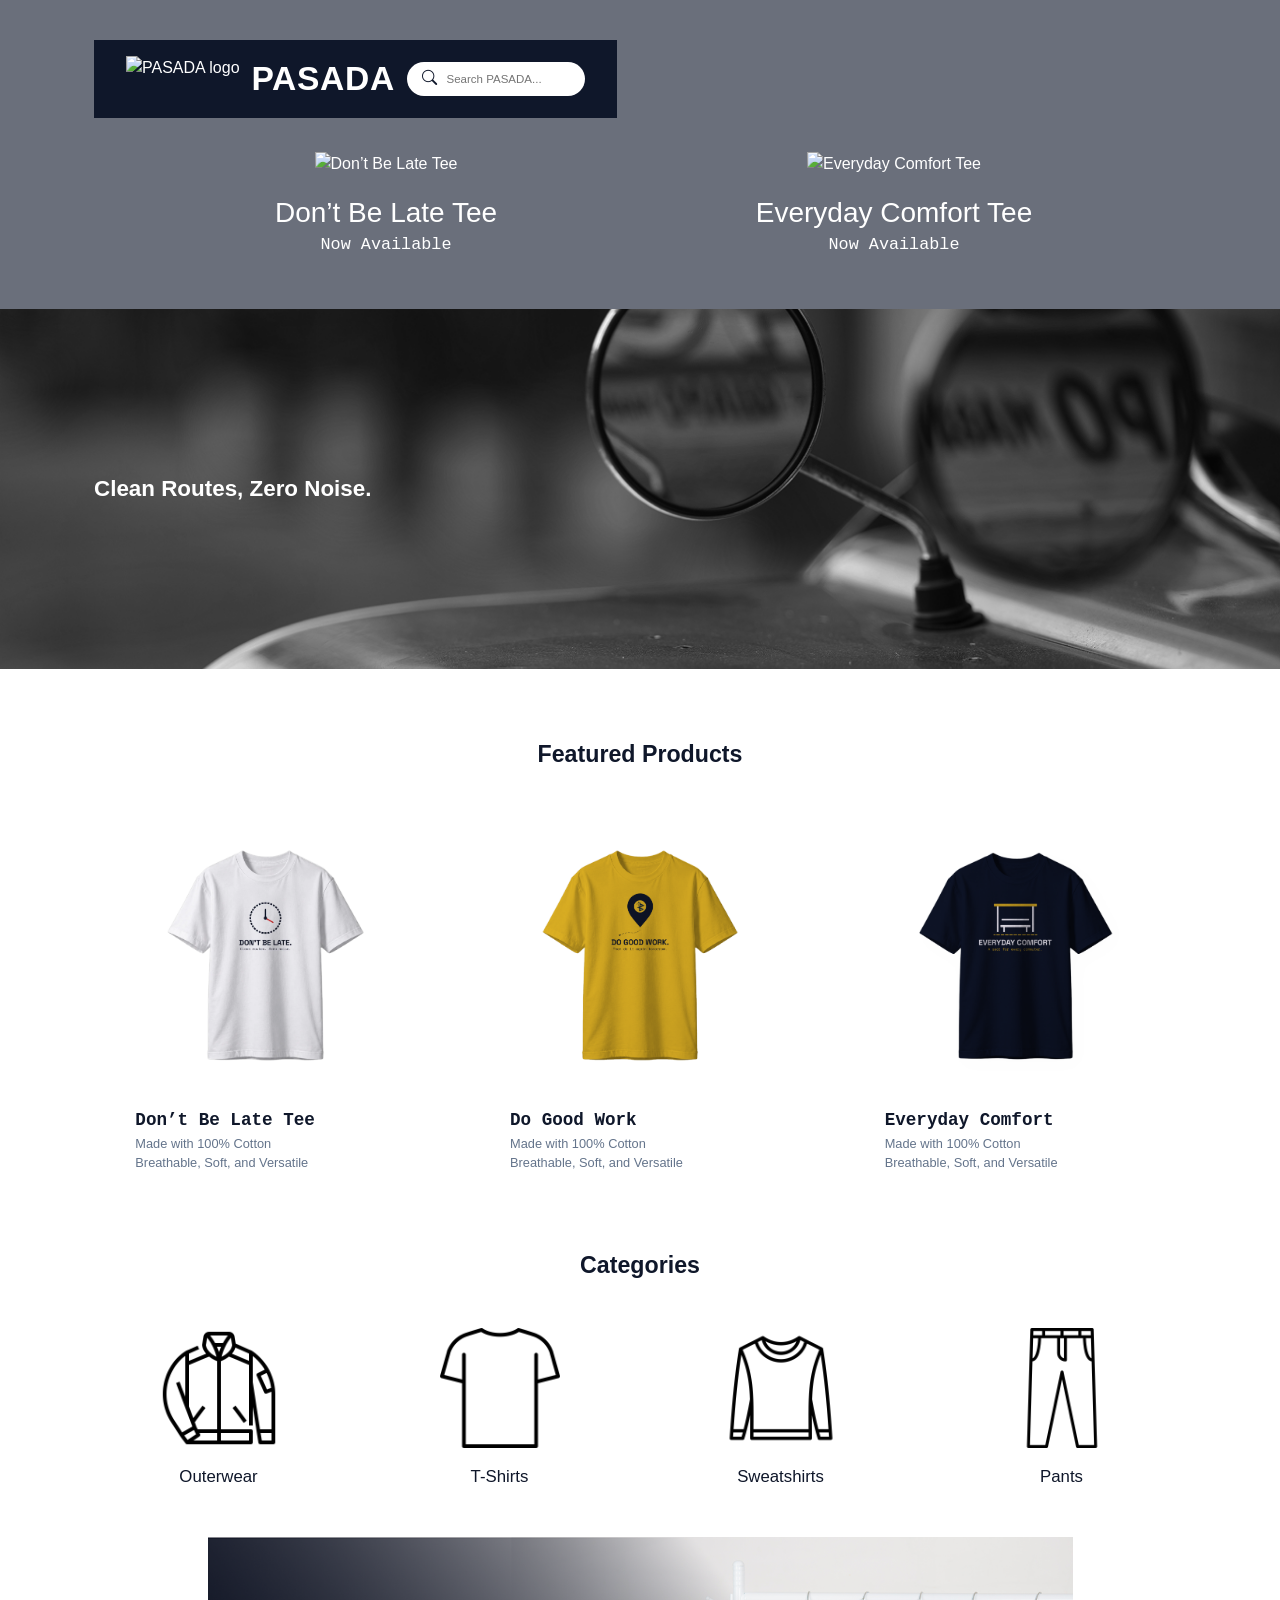
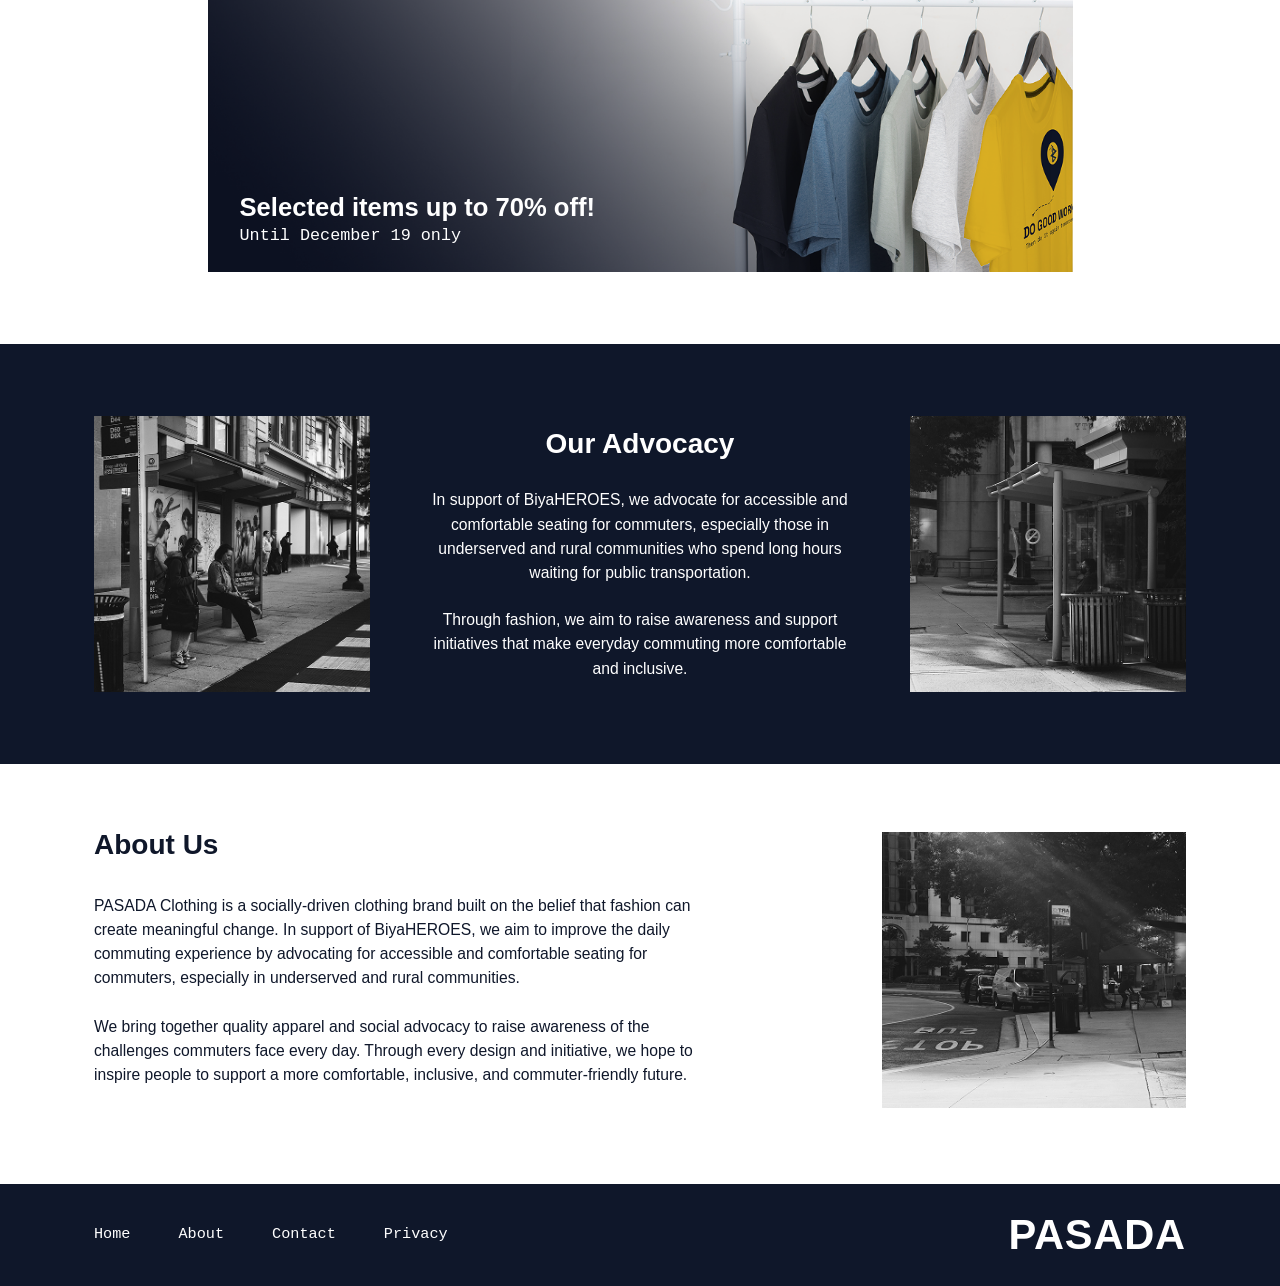
==== commit d498d101: "Update image paths to remove 'images/' prefix" ====
--- a/index.html
+++ b/index.html
@@ -35,12 +35,12 @@
             <div class="page-container">
                 <div class="hero-products">
                     <a href="product-dont-be-late.html" class="hero-product">
-                        <img src="images/tee-dont-be-late-transparent-bg.png" alt="Don’t Be Late Tee">
+                        <img src="tee-dont-be-late-cutout.png" alt="Don’t Be Late Tee">
                         <h1>Don’t Be Late Tee</h1>
                         <p>Now Available</p>
                     </a>
                     <a href="product-everyday-comfort.html" class="hero-product">
-                        <img src="images/tee-everyday-comfort-transparent-bg.png" alt="Everyday Comfort Tee">
+                        <img src="tee-everyday-comfort-cutout.png" alt="Everyday Comfort Tee">
                         <h2>Everyday Comfort Tee</h2>
                         <p>Now Available</p>
                     </a>
@@ -61,19 +61,19 @@
                 <h2 class="section-title">Featured Products</h2>
                 <div class="featured-grid">
                 <a href="product-dont-be-late.html" class="featured-item">
-                    <img src="images/tee-dont-be-late.png" alt="Don’t Be Late Tee" loading="lazy">
+                    <img src="tee-dont-be-late.png" alt="Don’t Be Late Tee" loading="lazy">
                     <h3>Don’t Be Late Tee</h3>
                     <p>Made with 100% Cotton</p>
                     <p>Breathable, Soft, and Versatile</p>
                 </a>
                 <a href="product-do-good-work.html" class="featured-item">
-                    <img src="images/tee-do-good-work.png" alt="Do Good Work" loading="lazy">
+                    <img src="tee-do-good-work.png" alt="Do Good Work" loading="lazy">
                     <h3>Do Good Work</h3>
                     <p>Made with 100% Cotton</p>
                     <p>Breathable, Soft, and Versatile</p>
                 </a>
                 <a href="product-everyday-comfort.html" class="featured-item">
-                    <img src="images/tee-everyday-comfort.png" alt="Everyday Comfort" loading="lazy">
+                    <img src="tee-everyday-comfort.png" alt="Everyday Comfort" loading="lazy">
                     <h3>Everyday Comfort</h3>
                     <p>Made with 100% Cotton</p>
                     <p>Breathable, Soft, and Versatile</p>
@@ -88,19 +88,19 @@
                 <h2 class="section-title">Categories</h2>
                 <div class="category-grid">
                 <a href="#" class="category-item">
-                    <img src="images/cat-outerwear.png" alt="" loading="lazy">
+                    <img src="cat-outerwear.png" alt="" loading="lazy">
                     <span>Outerwear</span>
                 </a>
                 <a href="#" class="category-item">
-                    <img src="images/cat-tshirts.png" alt="" loading="lazy">
+                    <img src="cat-tshirts.png" alt="" loading="lazy">
                     <span>T-Shirts</span>
                 </a>
                 <a href="#" class="category-item">
-                    <img src="images/cat-sweatshirts.png" alt="" loading="lazy">
+                    <img src="cat-sweatshirts.png" alt="" loading="lazy">
                     <span>Sweatshirts</span>
                 </a>
                 <a href="#" class="category-item">
-                    <img src="images/cat-pants.png" alt="" loading="lazy">
+                    <img src="cat-pants.png" alt="" loading="lazy">
                     <span>Pants</span>
                 </a>
                 </div>
@@ -109,7 +109,7 @@
 
         <!-- PROMOTIONAL BANNER -->
         <section class="promo">
-            <img src="images/promo-banner.png" alt="" loading="lazy">
+            <img src="promo-banner.png" alt="" loading="lazy">
             <div class="promo-text">
                 <h2>Selected items up to 70% off!</h2>
                 <p>Until December 19 only</p>
@@ -120,7 +120,7 @@
         <section class="advocacy">
             <div class="page-container">
                 <div class="advocacy-grid">
-                    <img src="images/advocacy-left.png" alt="Commuters waiting at a bus stop" class="adv-left" loading="lazy">
+                    <img src="advocacy-left.png" alt="Commuters waiting at a bus stop" class="adv-left" loading="lazy">
 
                     <div class="advocacy-text">
                         <h2>Our Advocacy</h2>
@@ -128,7 +128,7 @@
                         <p>Through fashion, we aim to raise awareness and support initiatives that make everyday commuting more comfortable and inclusive.</p>
                     </div>
 
-                    <img src="images/advocacy-right.png" alt="A covered bus shelter on a city street" class="adv-right" loading="lazy">
+                    <img src="advocacy-right.png" alt="A covered bus shelter on a city street" class="adv-right" loading="lazy">
                 </div>
             </div>
         </section>
@@ -142,7 +142,7 @@
                         <p>PASADA Clothing is a socially-driven clothing brand built on the belief that fashion can create meaningful change. In support of BiyaHEROES, we aim to improve the daily commuting experience by advocating for accessible and comfortable seating for commuters, especially in underserved and rural communities.</p>
                         <p>We bring together quality apparel and social advocacy to raise awareness of the challenges commuters face every day. Through every design and initiative, we hope to inspire people to support a more comfortable, inclusive, and commuter-friendly future.</p>
                     </div>
-                    <img src="images/about-us.png" alt="Sunlit street with a bus stop sign" loading="lazy">
+                    <img src="about-us.png" alt="Sunlit street with a bus stop sign" loading="lazy">
                 </div>
             </div>
         </section>
--- a/style.css
+++ b/style.css
@@ -1,31 +1,330 @@
 :root {
-    --primary: #0F172A;
-    --secondary: #E3B624;
-    --secondary2: #64748B;
+    --primary: #0F172A;     /* navy */
+    --secondary: #E3B624;   /* gold */
+    --secondary2: #64748B;  /* slate */
     --neutral: #FFFFFF;
-}
-  
-.pasada-nav {
+    --gray-100: #E5E7EB;    /* form fields */
+    --gray-200: #D9D9D9;    /* sidebar, avatars */
+    --gray-300: #D0D0D0;    /* size / qty buttons */
+    --gray-500: #9B9B9B;    /* image placeholders */
+
+    --font-sans: "Space Grotesk", Arial, Helvetica, sans-serif;
+    --font-mono: "Space Mono", "Courier New", monospace;
+}
+
+*, *::before, *::after { box-sizing: border-box; }
+
+body {
+    margin: 0;
+    background: var(--neutral);
+    color: var(--primary);
+    font-family: var(--font-sans);
+}
+
+.font-mono { font-family: var(--font-mono); }
+.text-slate { color: var(--secondary2); }
+
+.page-container {
+    width: 100%;
+    max-width: 1140px;
+    margin-inline: auto;
+    padding-inline: 1.5rem;
+}
+
+/* ---------- Header (all pages except Home) ---------- */
+.site-header {
     background: var(--primary);
     color: var(--neutral);
+}
+.site-header .brand {
+    display: inline-flex;
+    align-items: center;
+    gap: 1.1rem;
+    padding-block: 1.05rem;
+    color: inherit;
     text-decoration: none;
-    letter-spacing: 0.04em;
-    font-family: "Space Grotesk", Arial, Helvetica, sans-serif;
-}
-
-.drawer-body {
-    background-color: var(--primary);
-  }
-
-.drawer-header {
+}
+.brand-circle {
+    width: 58px; height: 58px;
+    border-radius: 50%;
+    background: #fff;
+    padding: 5px;
+    object-fit: contain;
+    flex-shrink: 0;
+}
+.brand-mark { height: 52px; width: auto; flex-shrink: 0; }
+.brand-word {
+    font-weight: 700;
+    font-size: clamp(2rem, 4.2vw, 3.1rem);
+    line-height: 1;
+    letter-spacing: .02em;
+}
+
+/* ---------- Header (Home – floats over hero) ---------- */
+.home-header {
+    position: absolute;
+    z-index: 3;
+    top: 2.5rem;
+    left: max(1.5rem, calc((100vw - 1140px) / 2 + 1.5rem));
+    right: 1.5rem;
+    max-width: 523px;
     background: var(--primary);
-}
-
-.pasada-body {
+    color: #fff;
+    display: flex;
+    align-items: center;
+    justify-content: space-between;
+    gap: 1rem;
+    padding: 1rem 2rem;
+}
+.home-header .brand { display: inline-flex; align-items: center; gap: .75rem; color: inherit; text-decoration: none; }
+.home-header .brand-mark { height: 46px; }
+.home-header .brand-word { font-size: 2.1rem; }
+.search-pill {
+    display: flex; align-items: center; gap: .5rem;
+    background: #fff; border-radius: 999px;
+    padding: .35rem .9rem;
+    flex: 1 1 180px; min-width: 0; max-width: 200px;
+}
+.search-pill i { color: var(--primary); font-size: .95rem; }
+.search-pill input {
+    border: 0; outline: 0; background: transparent; width: 100%;
+    font: 400 .72rem var(--font-sans); color: var(--primary);
+}
+@media (max-width: 575.98px) {
+    .home-header { top: 1rem; padding: .75rem 1rem; flex-wrap: wrap; }
+    .home-header .brand-word { font-size: 1.6rem; }
+    .search-pill { max-width: none; flex-basis: 100%; }
+}
+
+/* ---------- Footer ---------- */
+.site-footer {
+    background: var(--primary);
+    color: #fff;
+    margin-top: auto;
+}
+.site-footer .footer-inner {
+    display: flex; align-items: center; justify-content: space-between;
+    flex-wrap: wrap; gap: 1rem;
+    padding-block: 1.9rem;
+}
+.footer-nav { display: flex; flex-wrap: wrap; gap: 1.5rem 3rem; font-family: var(--font-mono); font-size: .95rem; }
+.footer-nav a, .footer-word { color: #fff; text-decoration: none; }
+.footer-nav a:hover { text-decoration: underline; }
+.footer-word { font-weight: 700; font-size: 2.6rem; line-height: 1; letter-spacing: .02em; }
+@media (max-width: 767.98px) {
+    .site-footer .footer-inner { flex-direction: column; text-align: center; }
+    .footer-nav { justify-content: center; gap: 1rem 1.75rem; }
+}
+
+/* HOME */
+.hero {
+    position: relative;
+    overflow: hidden;
+    color: #fff;
+    isolation: isolate;
+    padding: 9.5rem 0 3.25rem;
+}
+.hero::before {                      /* blurred B&W photo */
+    content: "";
+    position: absolute; inset: -20px;
+    background: url("street-bus-stop.png") center / cover no-repeat;
+    filter: blur(5px);
+    z-index: -2;
+}
+.hero::after {                       /* navy tint */
+    content: "";
+    position: absolute; inset: 0;
+    background: rgba(15, 23, 42, .62);
+    z-index: -1;
+}
+.hero-products { display: flex; justify-content: center; gap: 3rem; flex-wrap: wrap; }
+.hero-product { flex: 1 1 260px; max-width: 460px; text-align: center; color: #fff; text-decoration: none; }
+.hero-product img { height: 270px; width: auto; max-width: 100%; object-fit: contain; margin-bottom: 1.25rem; }
+.hero-product h1, .hero-product h2 { font-size: clamp(1.4rem, 2.4vw, 1.75rem); font-weight: 500; margin: 0 0 .15rem; }
+.hero-product p { font-family: var(--font-mono); font-size: 1.05rem; margin: 0; }
+.hero-product:hover img { transform: translateY(-4px); }
+.hero-product img { transition: transform .2s ease; }
+
+.tagline {
+    position: relative;
+    min-height: 360px;
+    display: flex; align-items: center;
+    color: #fff;
+    background: #111 url("tagline-jeepney.png") center / cover no-repeat;
+}
+.tagline h2 { font-size: 1.4rem; font-weight: 700; margin: 0; }
+
+.section-title {
+    text-align: center;
+    font-weight: 700;
+    font-size: 1.45rem;
     color: var(--primary);
-    font-family: "Space Mono", Arial, Helvetica, sans-serif;
-}
-
-body {
-    background: var(--neutral);
-  }+    margin: 0 0 3rem;
+}
+
+.featured { padding: 4.5rem 0 2.5rem; }
+.featured-grid { display: grid; grid-template-columns: repeat(3, 1fr); gap: 2rem; }
+.featured-item { display: block; color: inherit; text-decoration: none; max-width: 260px; margin-inline: auto; width: 100%; }
+.featured-item img { width: 100%; aspect-ratio: 1 / 1.05; object-fit: contain; margin-bottom: 1.25rem; }
+.featured-item h3 { font-family: var(--font-mono); font-weight: 700; font-size: 1.1rem; margin: 0 0 .15rem; }
+.featured-item p { color: var(--secondary2); font-size: .8rem; margin: 0; line-height: 1.5; }
+.featured-item:hover h3 { text-decoration: underline; }
+@media (max-width: 767.98px) { .featured-grid { grid-template-columns: 1fr; gap: 2.5rem; } }
+
+.categories { padding: 2.5rem 0 3rem; }
+.category-grid { display: grid; grid-template-columns: repeat(4, 1fr); gap: 2rem; text-align: center; }
+.category-item { color: var(--primary); text-decoration: none; }
+.category-item img { height: 120px; width: auto; margin-bottom: 1rem; }
+.category-item span { display: block; font-size: 1.05rem; }
+.category-item:hover span { text-decoration: underline; }
+@media (max-width: 575.98px) { .category-grid { grid-template-columns: repeat(2, 1fr); } }
+
+.promo {
+    position: relative;
+    max-width: 865px;
+    margin: 0 auto 4.5rem;
+    color: #fff;
+    min-height: 240px;
+    background: var(--primary);
+}
+.promo img { width: 100%; height: 100%; min-height: 240px; object-fit: cover; object-position: right center; display: block; position: absolute; inset: 0; }
+.promo-text { position: relative; padding: 4.5rem 2rem 1.5rem 2rem; }
+.promo-text { display: flex; flex-direction: column; justify-content: flex-end; min-height: 335px; }
+.promo-text h2 { font-size: 1.6rem; font-weight: 700; margin: 0; }
+.promo-text p { font-family: var(--font-mono); font-size: 1.05rem; margin: 0; }
+@media (max-width: 767.98px) { .promo { margin-inline: 1.5rem; } .promo-text { min-height: 240px; padding-top: 3rem; } }
+
+/* Advocacy + About (Home bottom & About page) */
+.advocacy { background: var(--primary); color: #fff; padding: 4.5rem 0; }
+.advocacy-grid {
+    display: grid; align-items: center; gap: 3.5rem;
+    grid-template-columns: 276px 1fr 276px;
+}
+.advocacy-grid img { width: 100%; aspect-ratio: 1; object-fit: cover; display: block; }
+.advocacy-grid .adv-left  { object-position: 30% 50%; }
+.advocacy-grid .adv-right { object-position: 28% 50%; }
+.advocacy-text { text-align: center; max-width: 420px; margin-inline: auto; }
+.advocacy-text h2 { font-size: 1.75rem; font-weight: 700; margin: 0 0 1.75rem; }
+.advocacy-text p { font-size: .98rem; line-height: 1.55; margin: 0 0 1.4rem; }
+.advocacy-text p:last-child { margin-bottom: 0; }
+@media (max-width: 991.98px) {
+    .advocacy-grid { grid-template-columns: 1fr; }
+    .advocacy-grid img { max-width: 320px; margin-inline: auto; }
+    .advocacy-grid .adv-left { order: 2; }
+    .advocacy-text { order: 1; }
+    .advocacy-grid .adv-right { order: 3; }
+}
+
+.about { padding: 4rem 0 4.5rem; }
+.about-grid { display: grid; grid-template-columns: 1fr 304px; gap: 4rem; align-items: center; }
+.about-grid h2 { font-size: 1.75rem; font-weight: 700; margin: 0 0 2rem; }
+.about-grid p { font-size: .98rem; line-height: 1.55; margin: 0 0 1.5rem; max-width: 600px; }
+.about-grid img { width: 100%; aspect-ratio: 304 / 276; object-fit: cover; object-position: 60% 50%; display: block; }
+@media (max-width: 767.98px) { .about-grid { grid-template-columns: 1fr; } .about-grid img { max-width: 320px; } }
+
+/* PRODUCT PAGE */
+.product-layout { display: grid; grid-template-columns: minmax(0, 1fr) 265px; flex: 1 0 auto; }
+.product-main { padding: 2.5rem 2.5rem 3rem max(1.5rem, calc((100vw - 1140px) / 2 + 1.5rem)); }
+.product-top { display: grid; grid-template-columns: 290px 1fr; gap: 3rem; align-items: start; margin-bottom: 2.75rem; }
+.product-photo img { width: 100%; height: auto; display: block; }
+.product-info h1 { font-size: clamp(2rem, 3.4vw, 2.5rem); font-weight: 700; margin: .5rem 0 0; color: #000; }
+.product-price { font-family: var(--font-mono); font-size: 1.9rem; margin: .1rem 0 1rem; color: #000; }
+
+.size-group { display: flex; gap: 4px; margin-bottom: 1.9rem; }
+.size-group label, .qty-box {
+    background: var(--gray-300);
+    font-family: var(--font-mono); font-size: 1.05rem;
+    min-width: 94px; height: 34px;
+    display: inline-flex; align-items: center; justify-content: center;
+    cursor: pointer; user-select: none; margin: 0;
+}
+.size-group input { position: absolute; opacity: 0; width: 1px; height: 1px; pointer-events: none; }
+.size-group { position: relative; }
+.size-group input:checked + label { background: var(--primary); color: #fff; }
+.size-group input:focus-visible + label { outline: 3px solid var(--secondary); outline-offset: 2px; }
+.qty-box { cursor: default; justify-content: space-between; padding: 0 .6rem; min-width: 94px; }
+.qty-box button { background: none; border: 0; padding: 0 .25rem; font: inherit; line-height: 1; cursor: pointer; color: inherit; }
+.qty-box output { min-width: 1.2em; text-align: center; }
+
+.btn-row { display: flex; flex-wrap: wrap; gap: 1.1rem; margin: 1.2rem 0 .6rem; }
+.btn-pasada {
+    font-family: var(--font-mono); font-size: 1.05rem;
+    border: 2px solid #000; border-radius: 0;
+    padding: .35rem 1.1rem; line-height: 1.4; cursor: pointer;
+}
+.btn-cart  { background: var(--secondary2); color: #fff; }
+.btn-order { background: var(--secondary);  color: #000; }
+.btn-pasada:hover { filter: brightness(1.08); }
+.btn-pasada:focus-visible { outline: 3px solid var(--primary); outline-offset: 2px; }
+.sold { font-size: .85rem; margin: 0; color: #000; }
+.cart-msg { font-family: var(--font-mono); font-size: .85rem; min-height: 1.3em; margin: .5rem 0 0; color: var(--secondary2); }
+
+.product-main h2 { font-size: 1.75rem; font-weight: 700; margin: 0 0 .9rem; color: #000; }
+.product-details p { font-family: var(--font-mono); font-size: 1.2rem; line-height: 1.5; margin: 0; color: #000; }
+.reviews { margin-top: 1.8rem; }
+.reviews h2 { font-size: 1.5rem; }
+.rating-row { display: flex; align-items: center; gap: 1.5rem; margin: 1rem 0 1.6rem; }
+.rating-row .score { font-size: 2.4rem; font-weight: 500; line-height: 1; padding-left: .25rem; }
+.stars { display: inline-flex; gap: .2rem; color: var(--secondary); }
+.stars .off { color: var(--gray-200); }
+.rating-row .stars { font-size: 2.1rem; gap: .5rem; }
+.review-list { display: grid; grid-template-columns: repeat(2, minmax(0, 1fr)); gap: 1.5rem; }
+.review { display: flex; align-items: flex-start; gap: .9rem; }
+.avatar { width: 64px; height: 64px; border-radius: 50%; background: var(--gray-200); flex-shrink: 0; }
+.review-body { flex: 1 1 auto; min-width: 0; }
+.review-body .stars { font-size: 1.15rem; margin-bottom: .1rem; }
+.review-body p { font-family: var(--font-mono); font-size: 1.05rem; margin: .45rem 0 0; color: #000; }
+.review-photo { width: 124px; height: 90px; flex-shrink: 0; background: var(--gray-500); }
+.review-photo svg { width: 100%; height: 100%; display: block; }
+
+.product-side { background: var(--gray-200); padding: 2rem 1.5rem; text-align: center; }
+.product-side > h2 { font-family: var(--font-mono); font-weight: 400; font-size: 1rem; line-height: 1.25; margin: 0 0 2.2rem; color: #000; }
+.side-item { display: block; color: #000; text-decoration: none; margin-bottom: 2.1rem; }
+.side-item .thumb { width: 143px; height: 165px; margin: 0 auto 1rem; background: #fff; border: 1px solid #000; display: flex; align-items: center; justify-content: center; }
+.side-item .thumb img { width: 100%; height: 100%; object-fit: contain; }
+.side-item strong { display: block; font-size: 1.1rem; }
+.side-item .price { display: block; font-size: .95rem; margin: .1rem 0 .35rem; }
+.side-item .stars { font-size: .95rem; margin-bottom: .3rem; }
+.side-item .sold-sm { display: block; font-size: .78rem; }
+.side-item:hover strong { text-decoration: underline; }
+
+@media (max-width: 991.98px) {
+    .product-layout { grid-template-columns: 1fr; }
+    .product-main { padding: 2rem 1.5rem; }
+    .product-side { padding-bottom: 1rem; }
+}
+@media (max-width: 767.98px) {
+    .product-top { grid-template-columns: 1fr; gap: 1.5rem; }
+    .product-photo { max-width: 290px; }
+    .review-list { grid-template-columns: 1fr; }
+}
+
+
+.policy { padding: 4rem 0 6rem; }
+.policy h1 { text-align: center; font-weight: 700; font-size: clamp(2.5rem, 5vw, 3.6rem); color: var(--primary); margin: 0 0 4.5rem; }
+.policy-body { max-width: 960px; margin-inline: auto; }
+.policy h2 { font-family: var(--font-mono); font-weight: 700; font-size: 1.65rem; color: var(--primary); margin: 0 0 1.1rem; }
+.policy p { font-family: var(--font-mono); font-size: 1.02rem; line-height: 1.5; color: var(--primary); margin: 0 0 3rem; }
+
+/* CONTACT */
+.contact { padding: 2.5rem 0 5rem; }
+.contact h1 { text-align: center; font-weight: 700; font-size: clamp(2.5rem, 5vw, 3.6rem); color: #000; margin: 0 0 3rem; }
+.contact-grid { display: grid; grid-template-columns: 6fr 5fr; gap: 4rem; align-items: center; }
+.contact-form label { display: block; font-family: var(--font-mono); font-size: 1.05rem; margin-bottom: .55rem; color: #000; }
+.contact-form .field { margin-bottom: 1.6rem; }
+.contact-form input, .contact-form textarea {
+    width: 100%; background: var(--gray-100);
+    border: 1px solid var(--primary); border-radius: 12px;
+    padding: .6rem .9rem; font: 400 1rem var(--font-sans); color: var(--primary);
+}
+.contact-form input { height: 48px; }
+.contact-form textarea { min-height: 96px; resize: vertical; }
+.contact-form input:focus, .contact-form textarea:focus { outline: 3px solid var(--secondary); outline-offset: 1px; }
+.btn-submit {
+    background: var(--primary); color: #fff; border: 0; border-radius: 14px;
+    font-family: var(--font-mono); font-size: 1.3rem; padding: .7rem 2rem; cursor: pointer;
+}
+.btn-submit:hover { background: #1b2742; }
+.contact-logo { text-align: center; }
+.contact-logo img { width: 100%; max-width: 370px; height: auto; }
+@media (max-width: 767.98px) { .contact-grid { grid-template-columns: 1fr; gap: 2.5rem; } .contact-logo { order: -1; } .contact-logo img { max-width: 240px; } }
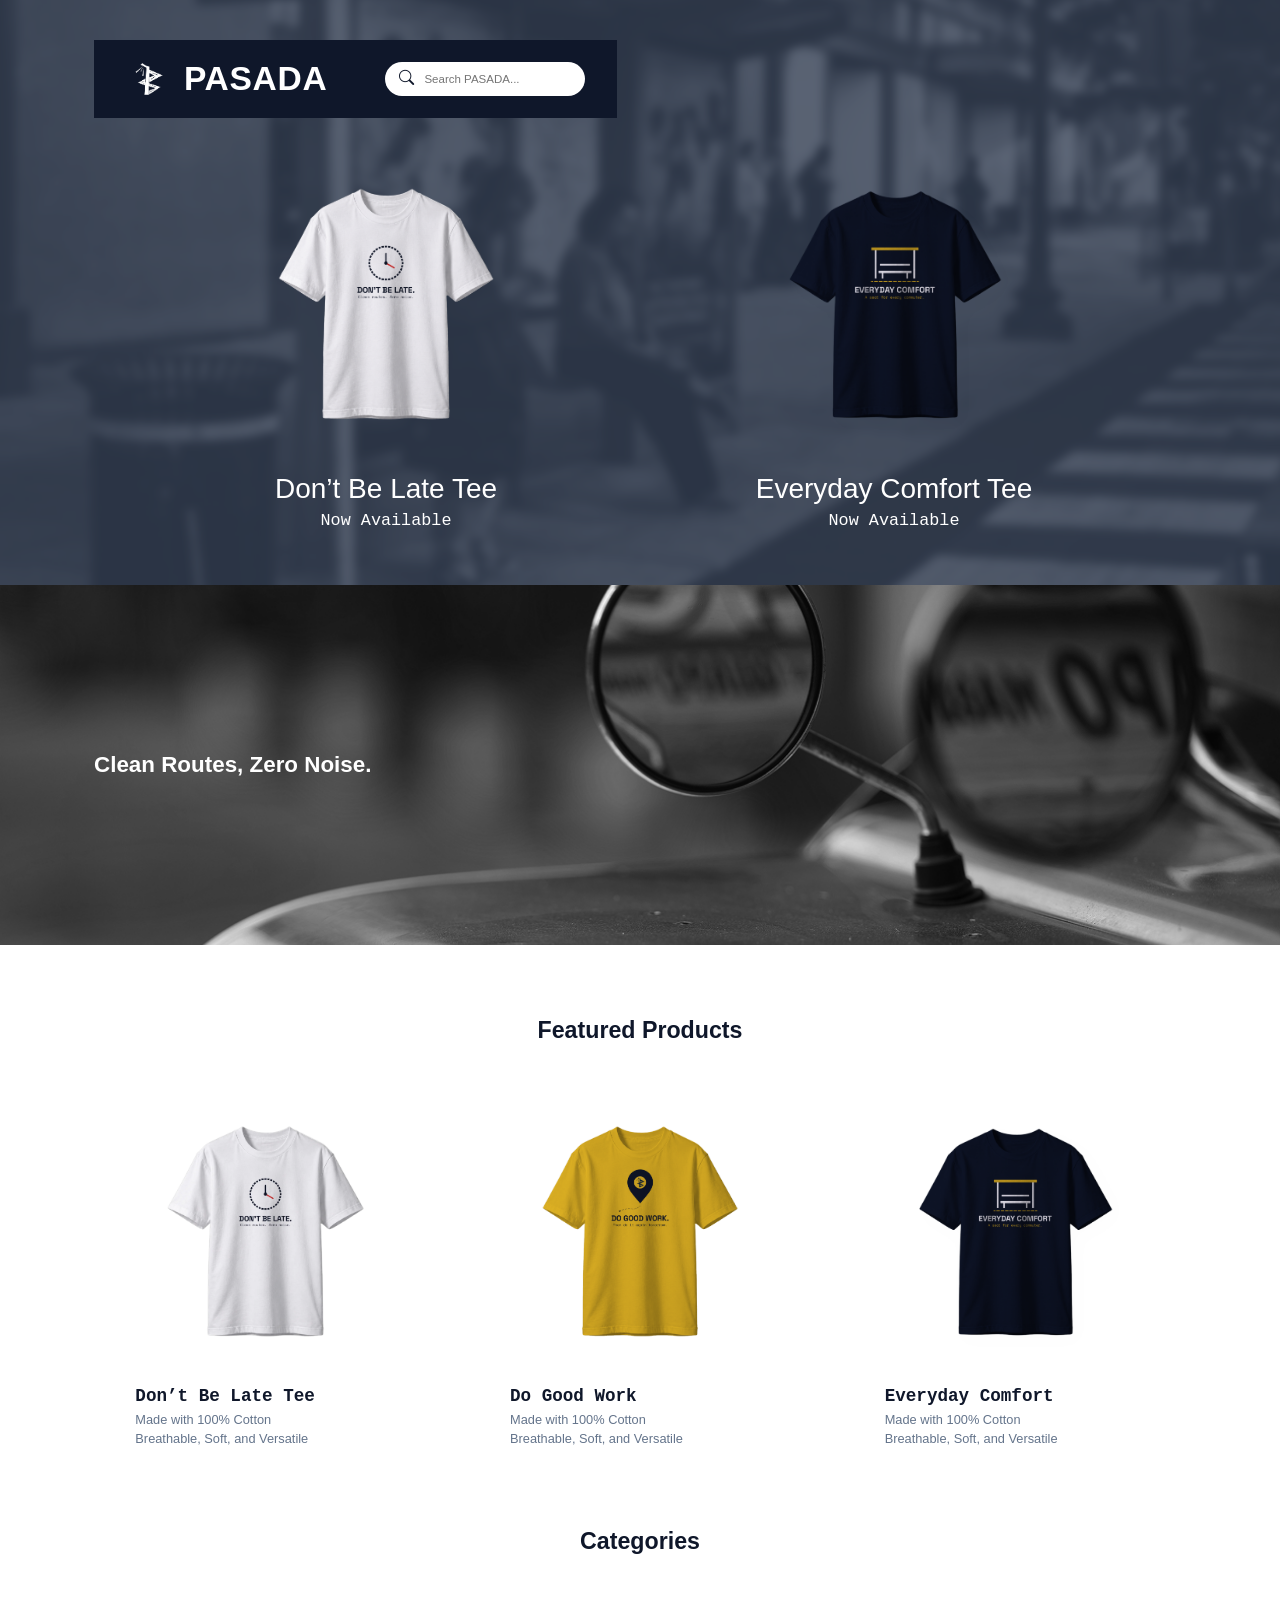
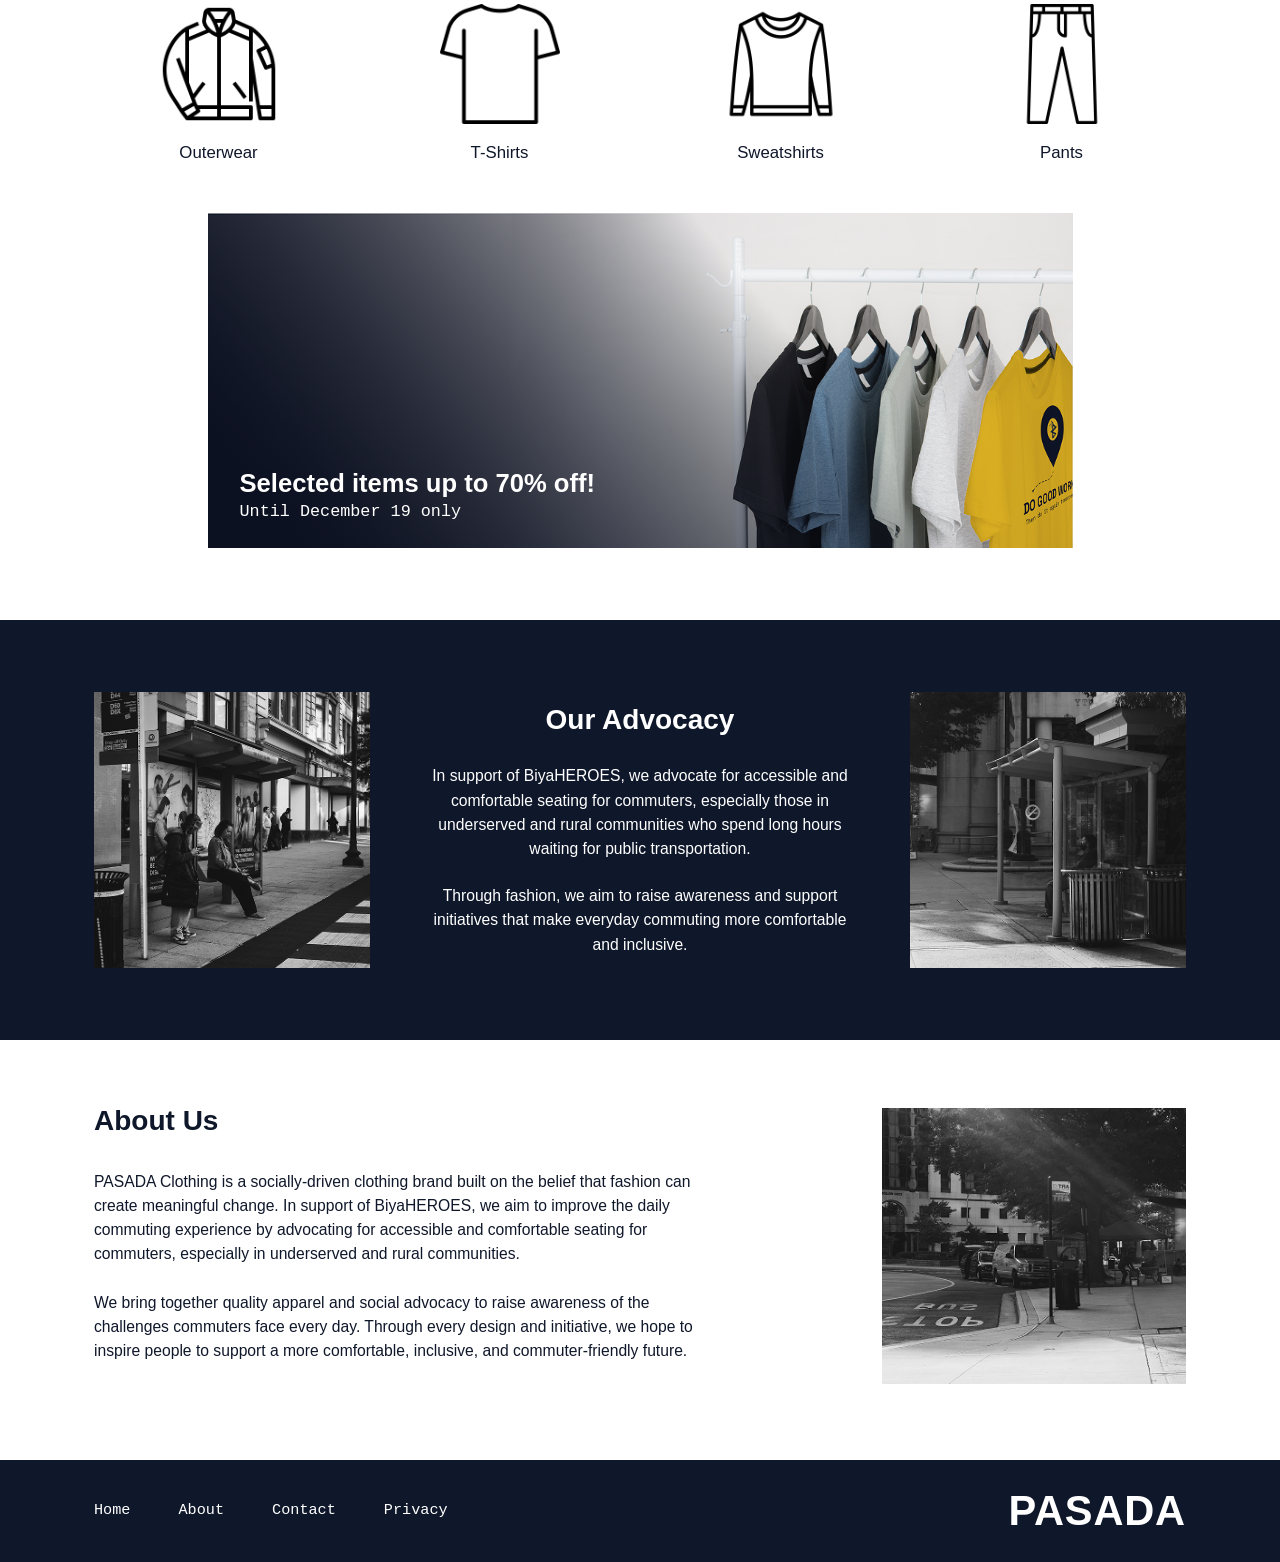
==== commit 6a6ed162: "Update product images to transparent backgrounds" ====
--- a/index.html
+++ b/index.html
@@ -35,12 +35,12 @@
             <div class="page-container">
                 <div class="hero-products">
                     <a href="product-dont-be-late.html" class="hero-product">
-                        <img src="tee-dont-be-late-cutout.png" alt="Don’t Be Late Tee">
+                        <img src="tee-dont-be-late-transparent-bg.png" alt="Don’t Be Late Tee">
                         <h1>Don’t Be Late Tee</h1>
                         <p>Now Available</p>
                     </a>
                     <a href="product-everyday-comfort.html" class="hero-product">
-                        <img src="tee-everyday-comfort-cutout.png" alt="Everyday Comfort Tee">
+                        <img src="tee-everyday-comfort-transparent-bg.png" alt="Everyday Comfort Tee">
                         <h2>Everyday Comfort Tee</h2>
                         <p>Now Available</p>
                     </a>
--- a/style.css
+++ b/style.css
@@ -127,19 +127,19 @@
 .hero::before {                      /* blurred B&W photo */
     content: "";
     position: absolute; inset: -20px;
-    background: url("street-bus-stop.png") center / cover no-repeat;
-    filter: blur(5px);
+    background: url("hero-bus-stop.png") center / cover no-repeat;
+    filter: blur(2px);
     z-index: -2;
 }
 .hero::after {                       /* navy tint */
     content: "";
     position: absolute; inset: 0;
-    background: rgba(15, 23, 42, .62);
+    background: rgba(15, 23, 42, .45);
     z-index: -1;
 }
 .hero-products { display: flex; justify-content: center; gap: 3rem; flex-wrap: wrap; }
 .hero-product { flex: 1 1 260px; max-width: 460px; text-align: center; color: #fff; text-decoration: none; }
-.hero-product img { height: 270px; width: auto; max-width: 100%; object-fit: contain; margin-bottom: 1.25rem; }
+.hero-product img { height: 300px; width: auto; max-width: 100%; object-fit: contain; margin-bottom: 1.25rem; }
 .hero-product h1, .hero-product h2 { font-size: clamp(1.4rem, 2.4vw, 1.75rem); font-weight: 500; margin: 0 0 .15rem; }
 .hero-product p { font-family: var(--font-mono); font-size: 1.05rem; margin: 0; }
 .hero-product:hover img { transform: translateY(-4px); }
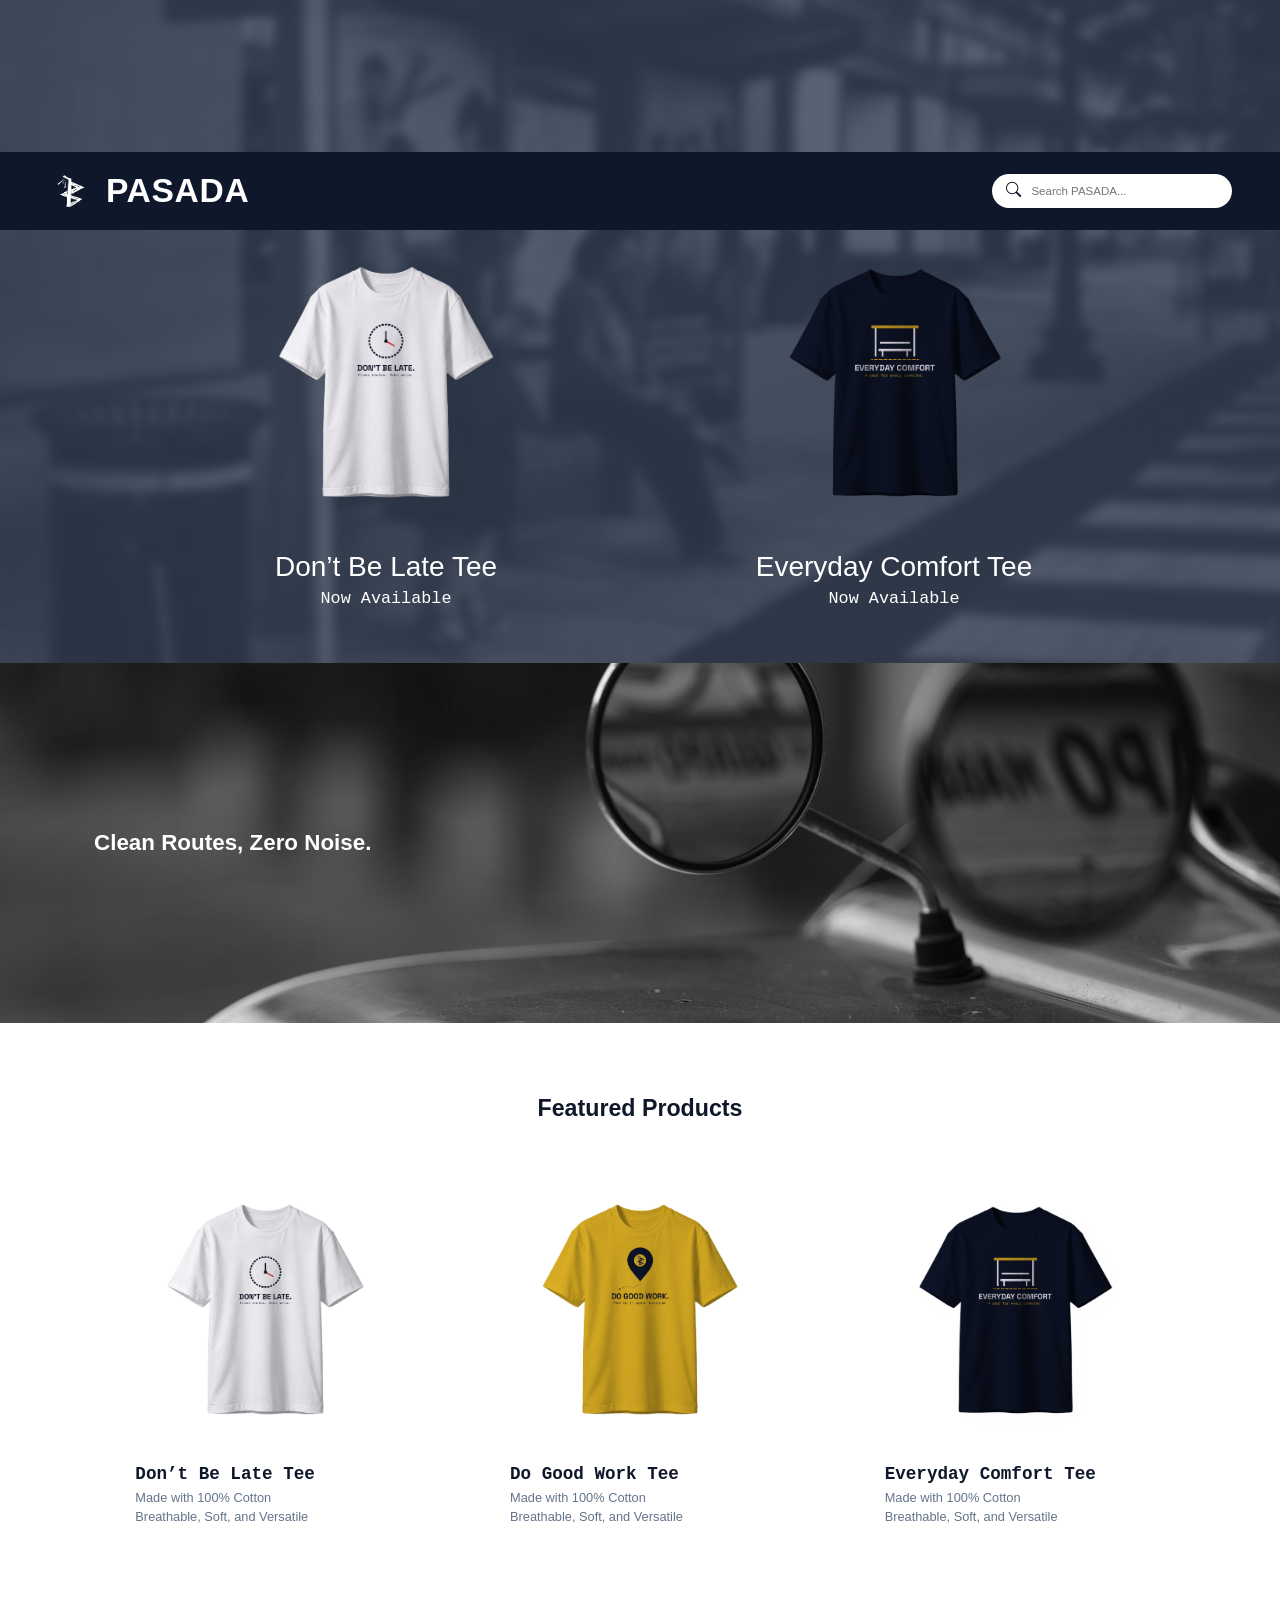
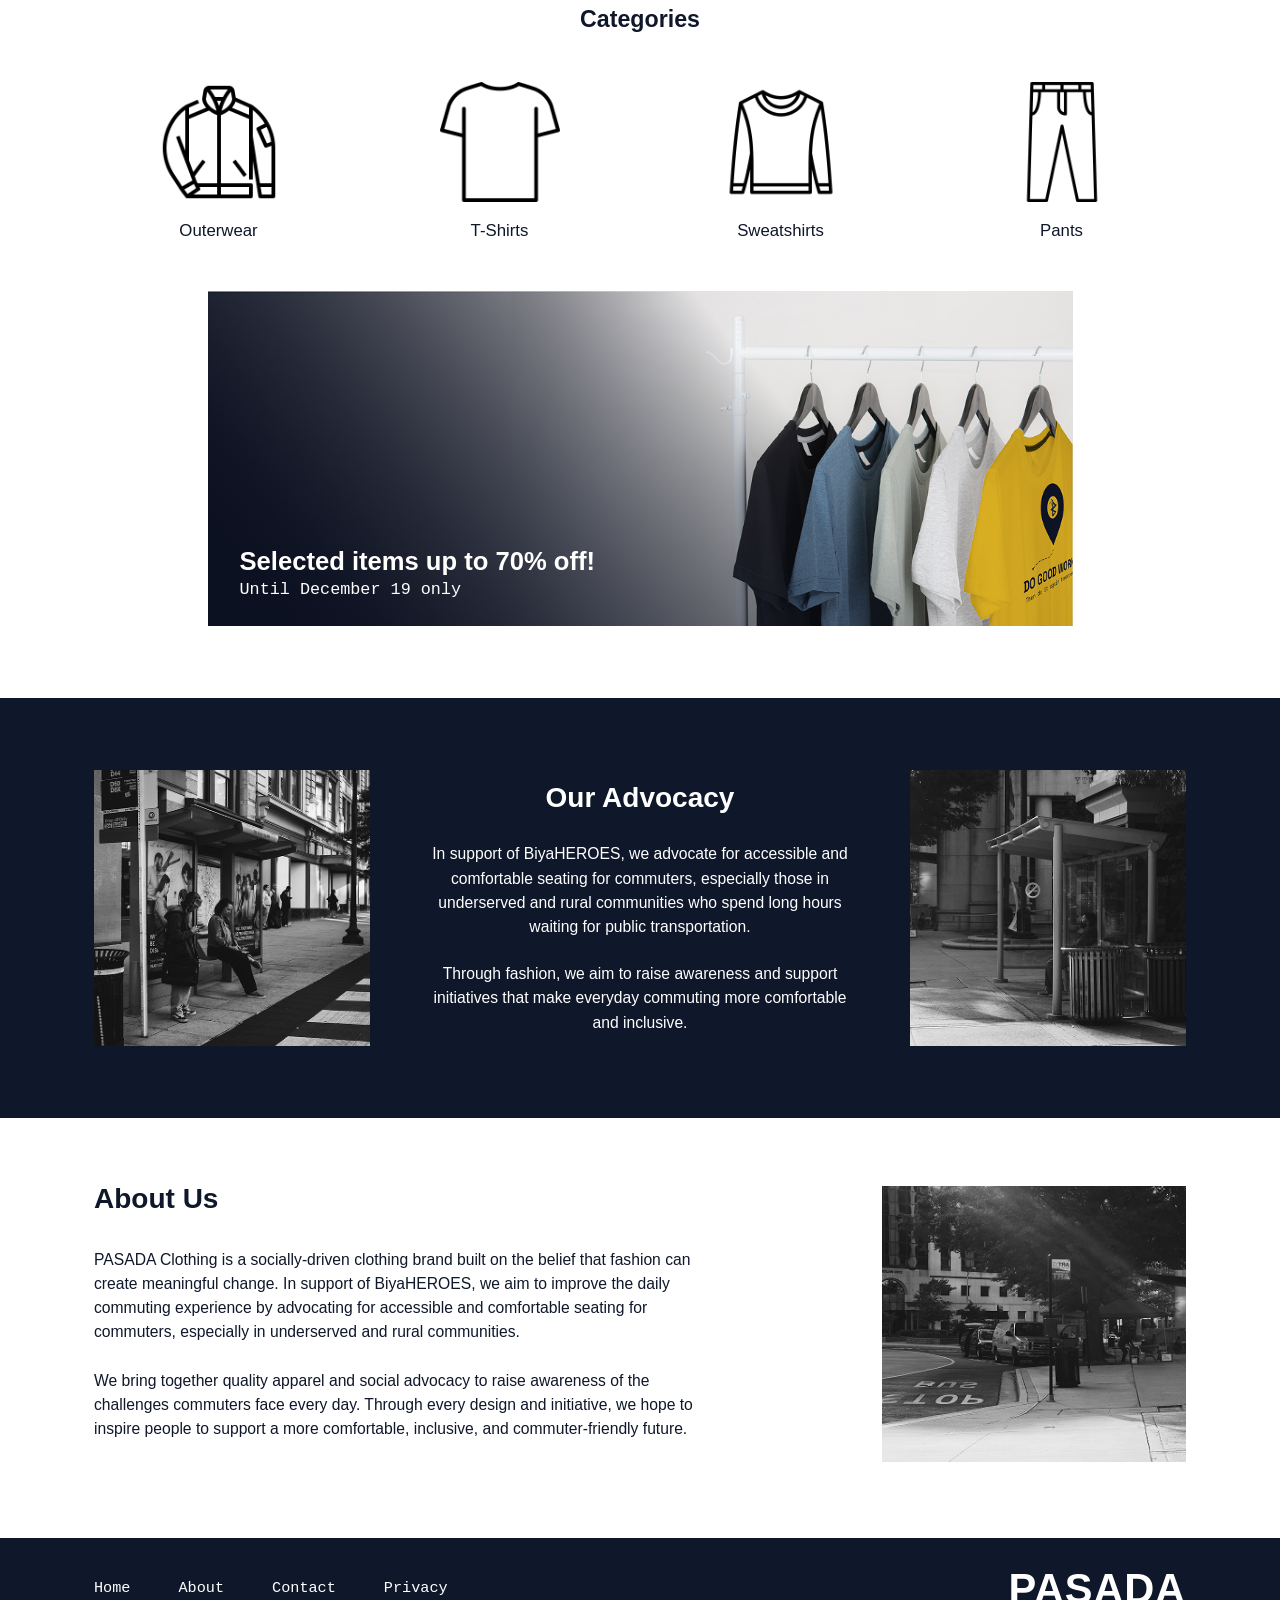
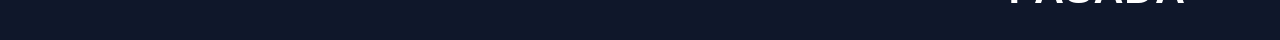
==== commit a6a3331f: "Update product titles for featured items" ====
--- a/index.html
+++ b/index.html
@@ -68,13 +68,13 @@
                 </a>
                 <a href="product-do-good-work.html" class="featured-item">
                     <img src="tee-do-good-work.png" alt="Do Good Work" loading="lazy">
-                    <h3>Do Good Work</h3>
+                    <h3>Do Good Work Tee</h3>
                     <p>Made with 100% Cotton</p>
                     <p>Breathable, Soft, and Versatile</p>
                 </a>
                 <a href="product-everyday-comfort.html" class="featured-item">
                     <img src="tee-everyday-comfort.png" alt="Everyday Comfort" loading="lazy">
-                    <h3>Everyday Comfort</h3>
+                    <h3>Everyday Comfort Tee</h3>
                     <p>Made with 100% Cotton</p>
                     <p>Breathable, Soft, and Versatile</p>
                 </a>
--- a/style.css
+++ b/style.css
@@ -60,42 +60,89 @@
     letter-spacing: .02em;
 }
 
-/* ---------- Header (Home – floats over hero) ---------- */
+/* ---------- Header (Stretched End-to-End) ---------- */
 .home-header {
-    position: absolute;
+    position: relative;
     z-index: 3;
-    top: 2.5rem;
-    left: max(1.5rem, calc((100vw - 1140px) / 2 + 1.5rem));
-    right: 1.5rem;
-    max-width: 523px;
+    width: 100%;
     background: var(--primary);
     color: #fff;
     display: flex;
     align-items: center;
     justify-content: space-between;
-    gap: 1rem;
-    padding: 1rem 2rem;
-}
-.home-header .brand { display: inline-flex; align-items: center; gap: .75rem; color: inherit; text-decoration: none; }
+    gap: 1.5rem;
+    padding: 1rem 3rem;
+}
+
+.home-header .header-left {
+    display: flex;
+    align-items: center;
+    gap: 2.5rem;
+}
+
+.home-header .brand {
+    display: inline-flex;
+    align-items: center;
+    gap: .75rem;
+    color: inherit;
+    text-decoration: none;
+}
 .home-header .brand-mark { height: 46px; }
-.home-header .brand-word { font-size: 2.1rem; }
+.home-header .brand-word { font-size: 2.1rem; font-weight: 700; line-height: 1; }
+
+.home-header .header-nav {
+    display: flex;
+    align-items: center;
+    gap: 1.75rem;
+}
+.home-header .header-nav a {
+    color: #fff;
+    text-decoration: none;
+    font-family: var(--font-mono, monospace);
+    font-size: .95rem;
+    transition: opacity .2s ease;
+}
+.home-header .header-nav a:hover {
+    opacity: .75;
+}
+
 .search-pill {
-    display: flex; align-items: center; gap: .5rem;
-    background: #fff; border-radius: 999px;
+    display: flex;
+    align-items: center;
+    gap: .5rem;
+    background: #fff;
+    border-radius: 999px;
     padding: .35rem .9rem;
-    flex: 1 1 180px; min-width: 0; max-width: 200px;
+    margin-left: auto;
+    flex: 1 1 200px;
+    min-width: 0;
+    max-width: 240px;
 }
 .search-pill i { color: var(--primary); font-size: .95rem; }
 .search-pill input {
-    border: 0; outline: 0; background: transparent; width: 100%;
-    font: 400 .72rem var(--font-sans); color: var(--primary);
-}
-@media (max-width: 575.98px) {
-    .home-header { top: 1rem; padding: .75rem 1rem; flex-wrap: wrap; }
+    border: 0;
+    outline: 0;
+    background: transparent;
+    width: 100%;
+    font: 400 .72rem var(--font-sans);
+    color: var(--primary);
+}
+
+@media (max-width: 767.98px) {
+    .home-header {
+        padding: .85rem 1.25rem;
+        flex-wrap: wrap;
+    }
+    .home-header .header-left {
+        gap: 1.25rem;
+    }
     .home-header .brand-word { font-size: 1.6rem; }
-    .search-pill { max-width: none; flex-basis: 100%; }
-}
-
+    .search-pill {
+        max-width: none;
+        flex-basis: 100%;
+        margin-left: 0;
+    }
+}
 /* ---------- Footer ---------- */
 .site-footer {
     background: var(--primary);
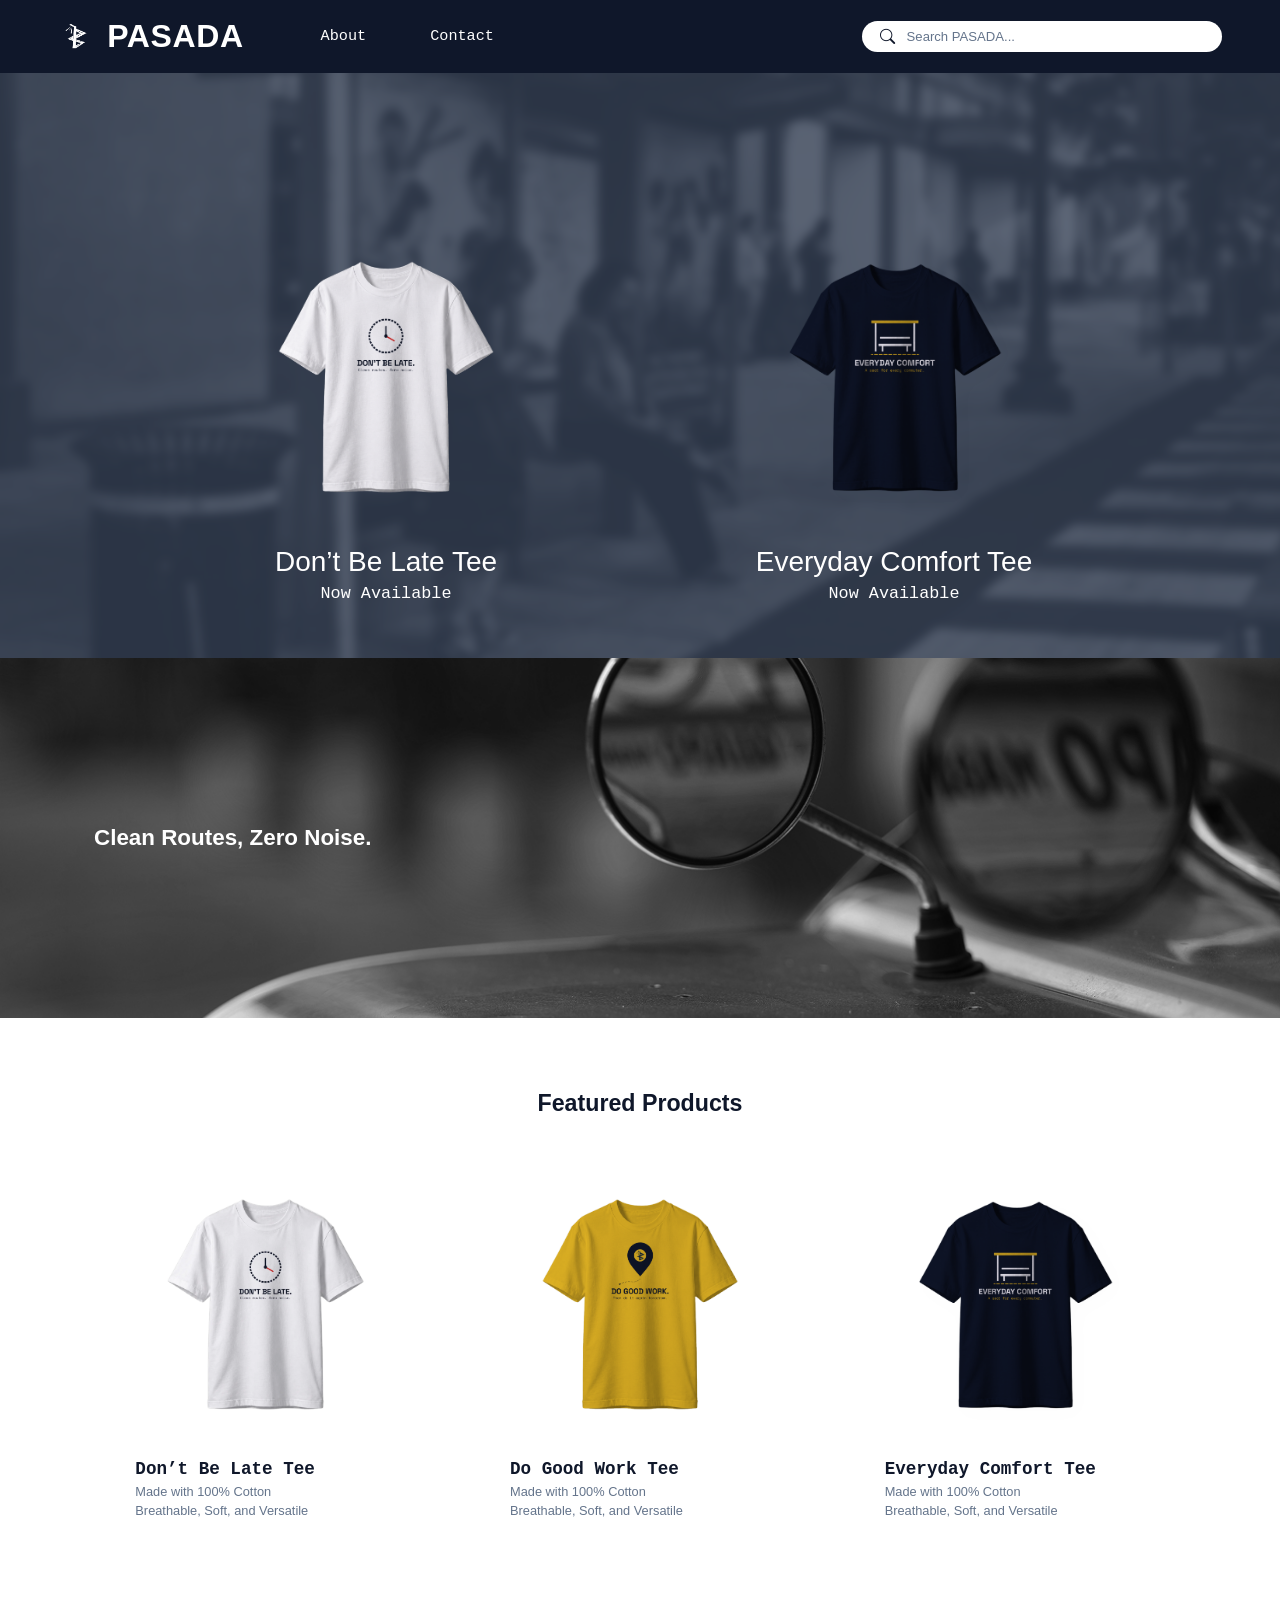
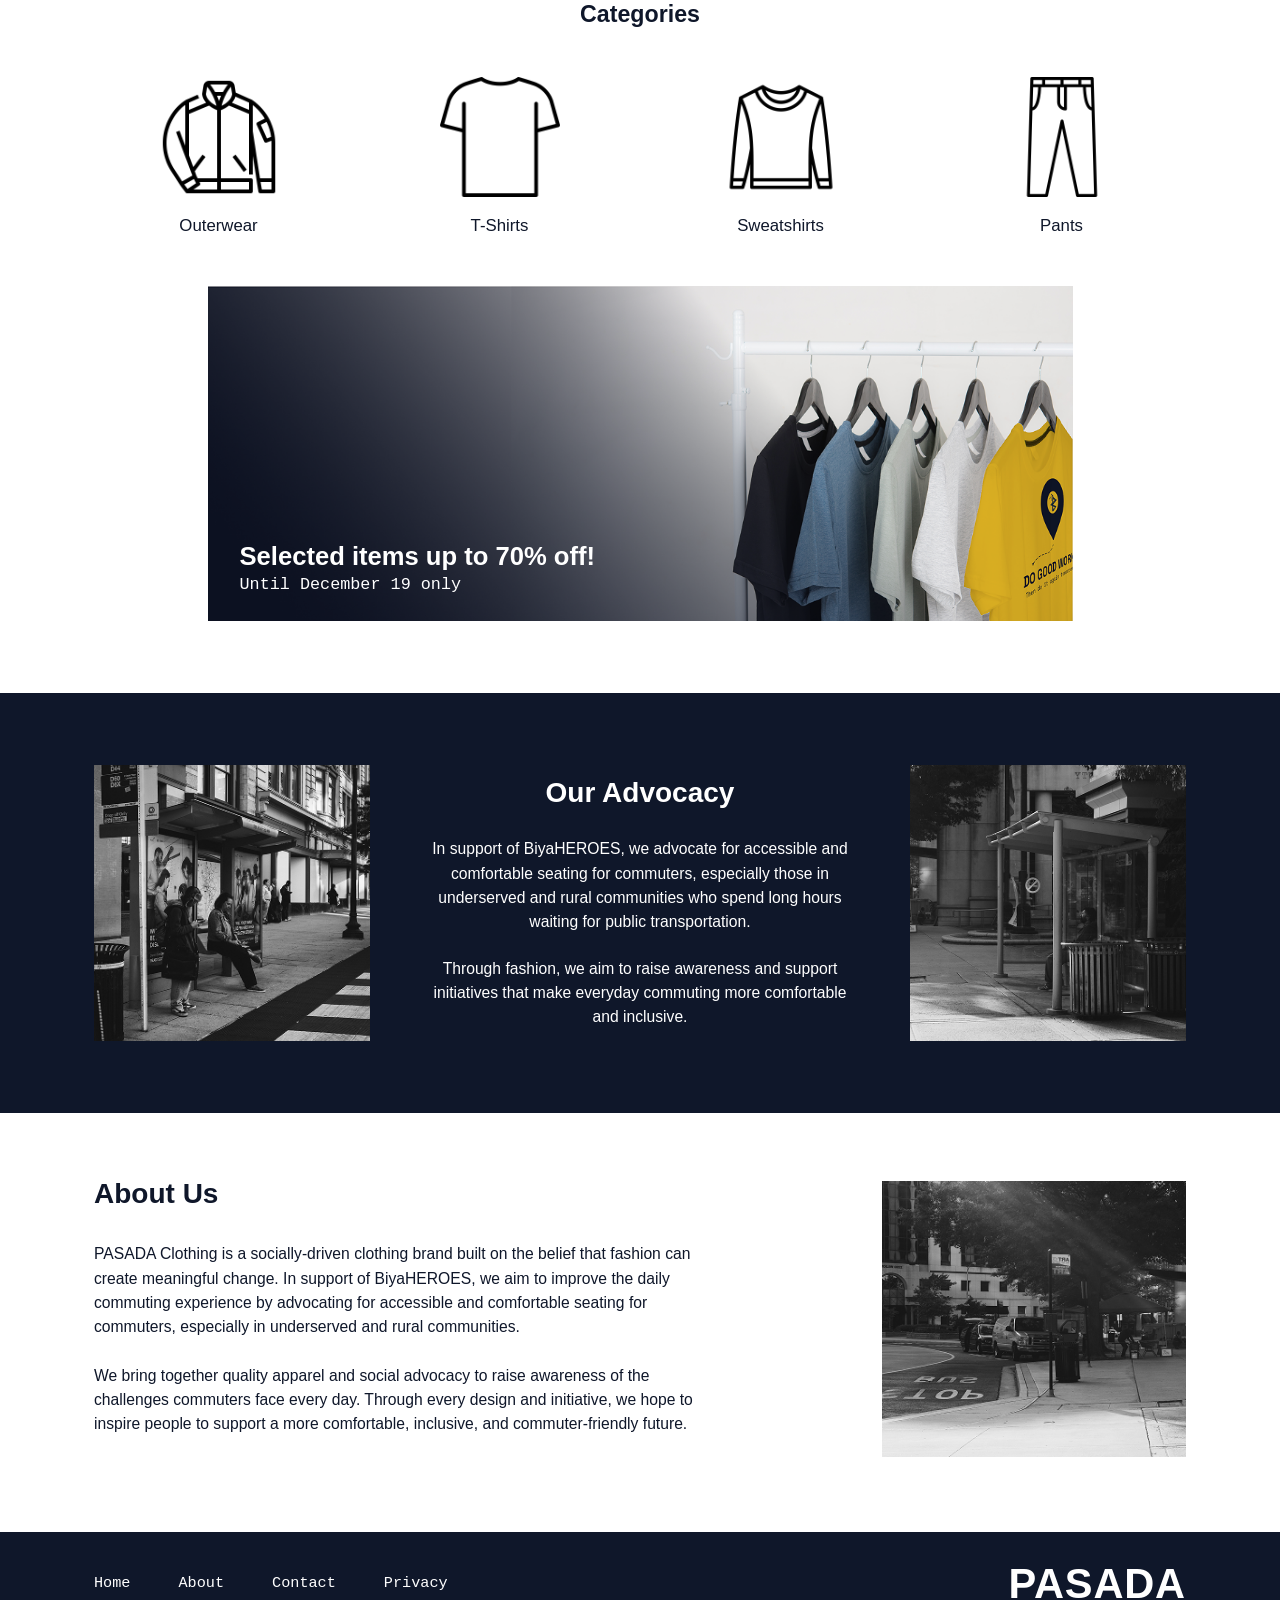
==== commit d7bfd246: "Fix duplicate header in hero section Removed duplicate header declaration from the hero section." ====
--- a/index.html
+++ b/index.html
@@ -25,13 +25,13 @@
 
 <body class="d-flex flex-column min-vh-100">
 
+    <!-- HEADER -->
+    <header id="site-header" data-variant="home"></header>
+
     <main class="flex-grow-1">
 
         <!-- HERO -->
         <section class="hero">
-            <!-- Header floats over the hero (logo + search) -->
-            <header id="site-header" data-variant="home"></header>
-
             <div class="page-container">
                 <div class="hero-products">
                     <a href="product-dont-be-late.html" class="hero-product">
--- a/style.css
+++ b/style.css
@@ -31,118 +31,151 @@
     padding-inline: 1.5rem;
 }
 
-/* ---------- Header (all pages except Home) ---------- */
-.site-header {
+/* ---------- Header (Full-Width) ---------- */
+#site-header {
+    width: 100%;
+    margin: 0;
+    padding: 0;
+}
+
+.site-header,
+.home-header {
+    position: relative;
+    top: 0;
+    left: 0;
+    z-index: 1030;
+    width: 100%;
+    margin: 0;
     background: var(--primary);
     color: var(--neutral);
 }
-.site-header .brand {
+
+.site-header .header-inner,
+.home-header .header-inner {
+    width: 100%;
+    display: flex;
+    align-items: center;
+    justify-content: space-between;
+    gap: 2rem;
+    padding: 1.15rem clamp(1.5rem, 4.5vw, 4rem);
+}
+
+.site-header .header-left,
+.home-header .header-left {
+    display: flex;
+    align-items: center;
+    flex-wrap: wrap;
+    gap: 1.5rem clamp(2.5rem, 6vw, 6.5rem);
+}
+
+.site-header .brand,
+.home-header .brand {
     display: inline-flex;
     align-items: center;
-    gap: 1.1rem;
-    padding-block: 1.05rem;
+    gap: .85rem;
     color: inherit;
     text-decoration: none;
 }
+
 .brand-circle {
-    width: 58px; height: 58px;
+    width: 48px;
+    height: 48px;
     border-radius: 50%;
     background: #fff;
     padding: 5px;
     object-fit: contain;
     flex-shrink: 0;
 }
-.brand-mark { height: 52px; width: auto; flex-shrink: 0; }
+
+.brand-mark {
+    height: 36px;
+    width: auto;
+    flex-shrink: 0;
+}
+
 .brand-word {
     font-weight: 700;
-    font-size: clamp(2rem, 4.2vw, 3.1rem);
+    font-size: clamp(1.75rem, 2.5vw, 2.2rem);
     line-height: 1;
     letter-spacing: .02em;
 }
 
-/* ---------- Header (Stretched End-to-End) ---------- */
-.home-header {
-    position: relative;
-    z-index: 3;
-    width: 100%;
-    background: var(--primary);
-    color: #fff;
+.header-nav {
     display: flex;
     align-items: center;
-    justify-content: space-between;
-    gap: 1.5rem;
-    padding: 1rem 3rem;
-}
-
-.home-header .header-left {
-    display: flex;
-    align-items: center;
-    gap: 2.5rem;
-}
-
-.home-header .brand {
-    display: inline-flex;
-    align-items: center;
-    gap: .75rem;
-    color: inherit;
-    text-decoration: none;
-}
-.home-header .brand-mark { height: 46px; }
-.home-header .brand-word { font-size: 2.1rem; font-weight: 700; line-height: 1; }
-
-.home-header .header-nav {
-    display: flex;
-    align-items: center;
-    gap: 1.75rem;
-}
-.home-header .header-nav a {
+    flex-wrap: wrap;
+    gap: 1rem clamp(2rem, 5vw, 5.5rem);
+    font-family: var(--font-mono);
+    font-size: .95rem;
+}
+
+.header-nav a {
     color: #fff;
     text-decoration: none;
-    font-family: var(--font-mono, monospace);
-    font-size: .95rem;
-    transition: opacity .2s ease;
-}
-.home-header .header-nav a:hover {
-    opacity: .75;
+}
+
+.header-nav a:hover {
+    color: var(--secondary);
 }
 
 .search-pill {
     display: flex;
     align-items: center;
-    gap: .5rem;
+    gap: .6rem;
     background: #fff;
     border-radius: 999px;
-    padding: .35rem .9rem;
-    margin-left: auto;
-    flex: 1 1 200px;
-    min-width: 0;
-    max-width: 240px;
-}
-.search-pill i { color: var(--primary); font-size: .95rem; }
+    padding: .42rem 1.1rem;
+    flex: 0 1 360px;
+    min-width: 200px;
+    max-width: 380px;
+}
+
+.search-pill i {
+    color: var(--primary);
+    font-size: .95rem;
+    line-height: 1;
+}
+
 .search-pill input {
     border: 0;
     outline: 0;
     background: transparent;
     width: 100%;
-    font: 400 .72rem var(--font-sans);
+    font: 400 .82rem var(--font-sans);
     color: var(--primary);
 }
 
-@media (max-width: 767.98px) {
-    .home-header {
-        padding: .85rem 1.25rem;
-        flex-wrap: wrap;
+.search-pill input::placeholder {
+    color: var(--secondary2);
+}
+
+@media (max-width: 900px) {
+    .site-header .header-inner,
+    .home-header .header-inner {
+        flex-direction: column;
+        align-items: center;
+        text-align: center;
+        gap: 1rem;
     }
+
+    .site-header .header-left,
     .home-header .header-left {
-        gap: 1.25rem;
+        justify-content: center;
+        gap: 1rem 2rem;
     }
-    .home-header .brand-word { font-size: 1.6rem; }
+
+    .header-nav {
+        justify-content: center;
+        gap: 1rem 2rem;
+    }
+
     .search-pill {
-        max-width: none;
-        flex-basis: 100%;
-        margin-left: 0;
+        width: 100%;
+        max-width: 360px;
+        flex-basis: auto;
     }
 }
+
 /* ---------- Footer ---------- */
 .site-footer {
     background: var(--primary);
